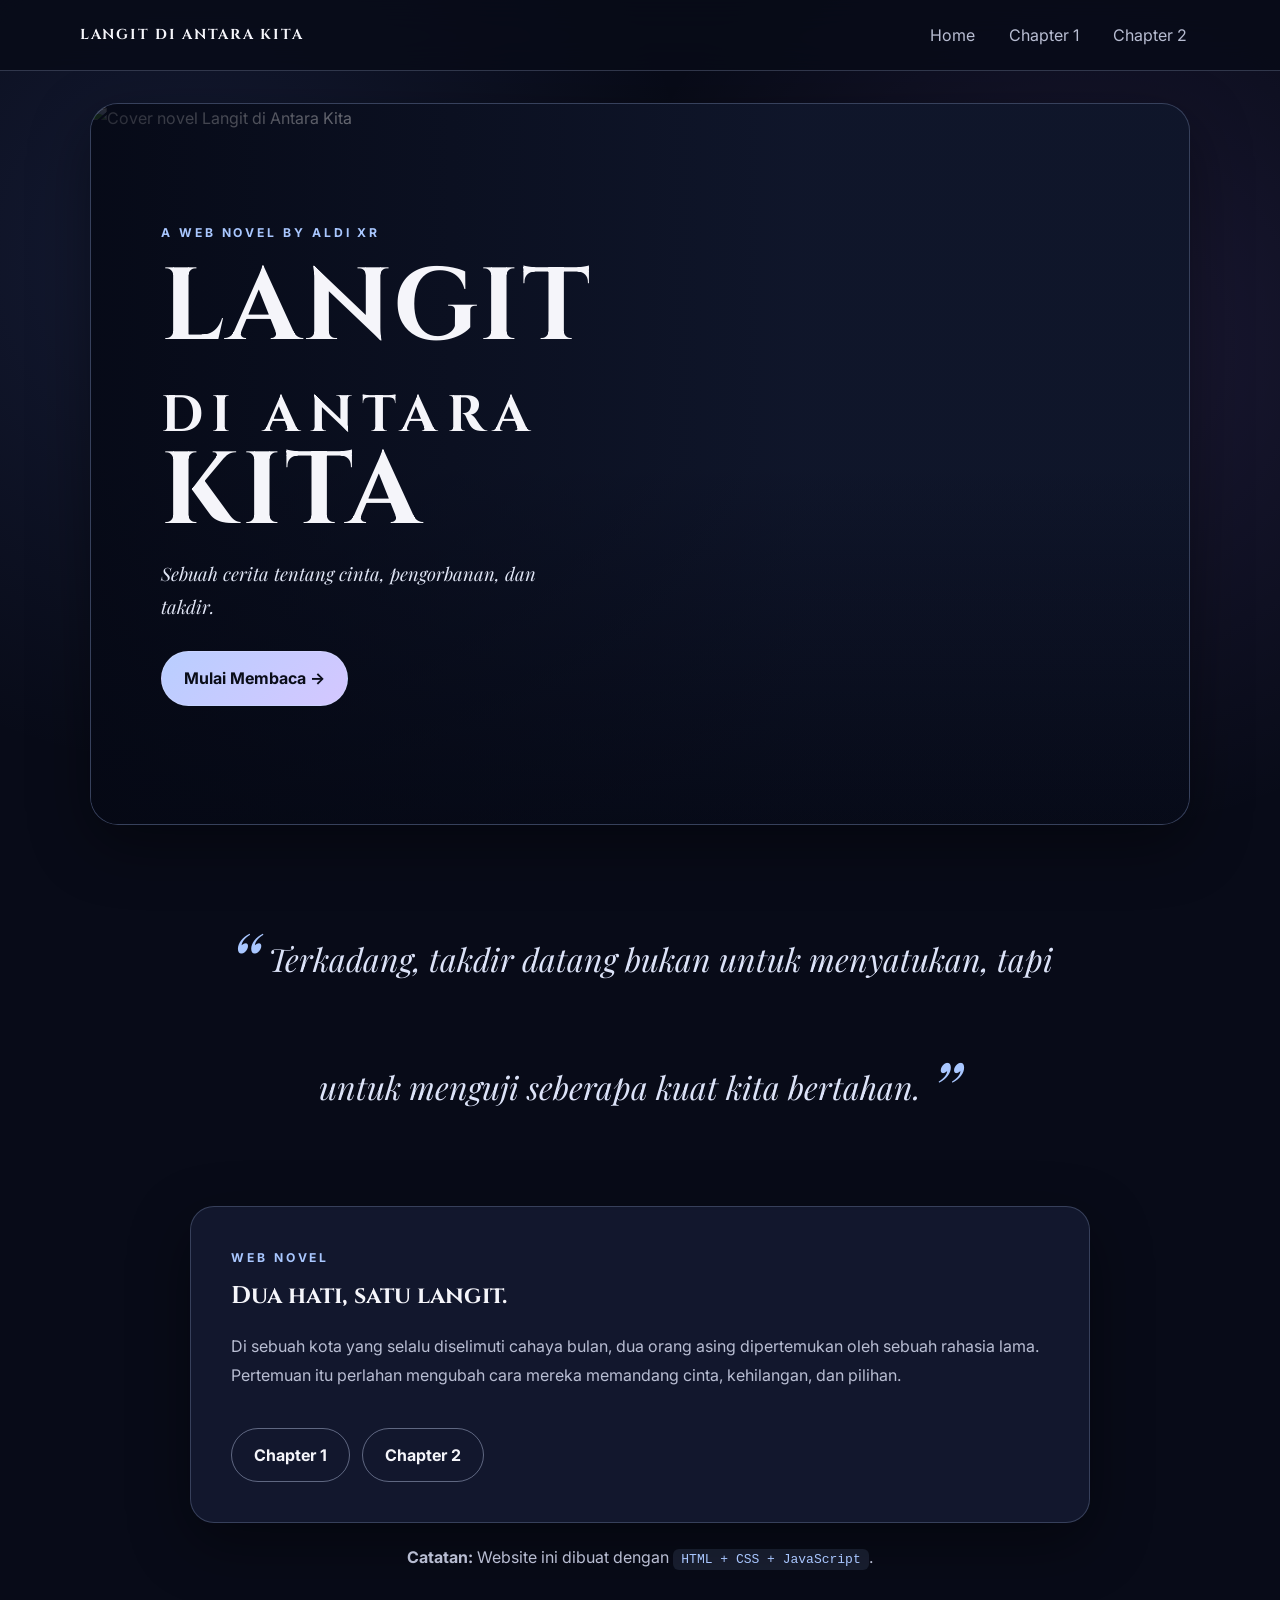
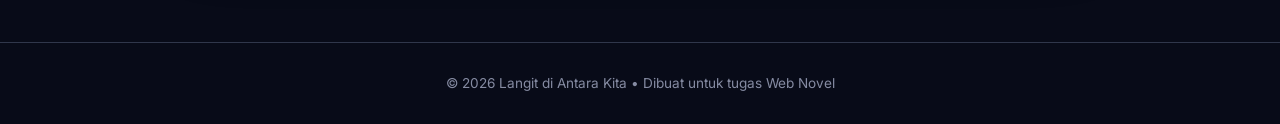
==== index.html @ 981a2810 "Add files via upload" ====
<!DOCTYPE html>
<html lang="id">
<head>
  <meta charset="UTF-8">
  <meta name="viewport" content="width=device-width, initial-scale=1.0">
  <meta name="description" content="Langit di Antara Kita - Web Novel">
  <title>Langit di Antara Kita | Web Novel</title>
  <link rel="stylesheet" href="style.css">
</head>
<body>
  <header class="site-header">
    <nav class="navbar">
      <a class="brand" href="index.html">LANGIT DI ANTARA KITA</a>
      <button class="menu-toggle" aria-label="Buka menu">☰</button>
      <div class="nav-links">
        <a href="index.html">Home</a>
        <a href="chapter1.html">Chapter 1</a>
        <a href="chapter2.html">Chapter 2</a>
      </div>
    </nav>
  </header>

  <main>
    <section class="hero">
      <img src="assets/cover.png" alt="Cover novel Langit di Antara Kita" class="cover-image">
      <div class="hero-overlay"></div>
      <div class="hero-content">
        <p class="eyebrow">A WEB NOVEL BY ALDI XR</p>
        <h1>LANGIT<br><span>DI ANTARA</span><br>KITA</h1>
        <p class="tagline">Sebuah cerita tentang cinta, pengorbanan, dan takdir.</p>
        <a href="chapter1.html" class="btn">Mulai Membaca →</a>
      </div>
    </section>

    <section class="intro container">
      <div class="quote">
        <span>“</span>
        Terkadang, takdir datang bukan untuk menyatukan, tapi untuk menguji seberapa kuat kita bertahan.
        <span>”</span>
      </div>

      <div class="story-card">
        <p class="label">WEB NOVEL</p>
        <h2>Dua hati, satu langit.</h2>
        <p>
          Di sebuah kota yang selalu diselimuti cahaya bulan, dua orang asing
          dipertemukan oleh sebuah rahasia lama. Pertemuan itu perlahan mengubah
          cara mereka memandang cinta, kehilangan, dan pilihan.
        </p>
        <div class="chapter-buttons">
          <a href="chapter1.html" class="btn secondary">Chapter 1</a>
          <a href="chapter2.html" class="btn secondary">Chapter 2</a>
        </div>
      </div>

      <div class="code-note">
        <p><b>Catatan:</b> Website ini dibuat dengan <code>HTML + CSS + JavaScript</code>.</p>
      </div>
    </section>
  </main>

  <footer>
    <p>© 2026 Langit di Antara Kita • Dibuat untuk tugas Web Novel</p>
  </footer>

  <script src="script.js"></script>
</body>
</html>
---- style.css ----
@import url('https://fonts.googleapis.com/css2?family=Cinzel:wght@500;600;700&family=Inter:wght@400;500;600;700&family=Playfair+Display:ital,wght@0,500;0,600;1,500;1,600&display=swap');

:root {
  --bg: #080b18;
  --bg-soft: #10152a;
  --card: rgba(20, 26, 48, 0.88);
  --text: #f5f5fa;
  --muted: #b8bdd2;
  --accent: #a9c7ff;
  --accent-2: #c9b8ff;
  --line: rgba(190, 207, 255, 0.22);
  --shadow: 0 20px 60px rgba(0, 0, 0, 0.4);
}

* {
  box-sizing: border-box;
  margin: 0;
  padding: 0;
}

html {
  scroll-behavior: smooth;
}

body {
  min-height: 100vh;
  background:
    radial-gradient(circle at 15% 15%, rgba(93, 118, 210, 0.15), transparent 28%),
    radial-gradient(circle at 85% 20%, rgba(167, 124, 255, 0.12), transparent 28%),
    var(--bg);
  color: var(--text);
  font-family: "Inter", sans-serif;
  line-height: 1.8;
}

a {
  color: inherit;
  text-decoration: none;
}

.site-header {
  position: sticky;
  top: 0;
  z-index: 100;
  background: rgba(8, 11, 24, 0.82);
  backdrop-filter: blur(16px);
  border-bottom: 1px solid var(--line);
}

.navbar {
  width: min(1120px, 92%);
  min-height: 70px;
  margin: auto;
  display: flex;
  align-items: center;
  justify-content: space-between;
  gap: 24px;
}

.brand {
  font-family: "Cinzel", serif;
  font-size: 0.9rem;
  letter-spacing: 0.12em;
  font-weight: 700;
}

.nav-links {
  display: flex;
  gap: 8px;
}

.nav-links a {
  padding: 8px 13px;
  border-radius: 999px;
  color: var(--muted);
  transition: 0.25s ease;
}

.nav-links a:hover,
.nav-links a.active {
  color: var(--text);
  background: rgba(169, 199, 255, 0.1);
}

.menu-toggle {
  display: none;
  border: 0;
  color: var(--text);
  background: transparent;
  font-size: 1.6rem;
  cursor: pointer;
}

.hero {
  position: relative;
  width: min(1100px, 94%);
  min-height: 720px;
  margin: 32px auto 0;
  overflow: hidden;
  border: 1px solid var(--line);
  border-radius: 28px;
  box-shadow: var(--shadow);
  background: #11182e;
}

.cover-image {
  position: absolute;
  inset: 0;
  width: 100%;
  height: 100%;
  object-fit: cover;
}

.hero-overlay {
  position: absolute;
  inset: 0;
  background:
    linear-gradient(90deg, rgba(5, 8, 20, 0.86), rgba(5, 8, 20, 0.15) 65%),
    linear-gradient(0deg, rgba(5, 8, 20, 0.8), transparent 50%);
}

.hero-content {
  position: relative;
  z-index: 2;
  min-height: 720px;
  max-width: 620px;
  padding: 100px 70px;
  display: flex;
  flex-direction: column;
  justify-content: center;
}

.eyebrow,
.label,
.chapter-number {
  color: var(--accent);
  font-size: 0.76rem;
  letter-spacing: 0.24em;
  font-weight: 700;
}

.hero h1 {
  margin: 18px 0;
  font-family: "Cinzel", serif;
  font-size: clamp(3.4rem, 8vw, 7rem);
  line-height: 0.9;
  letter-spacing: 0.03em;
}

.hero h1 span {
  font-size: 0.5em;
  letter-spacing: 0.18em;
}

.tagline {
  max-width: 430px;
  color: #e0e5f5;
  font-family: "Playfair Display", serif;
  font-style: italic;
  font-size: 1.15rem;
}

.btn {
  width: fit-content;
  margin-top: 28px;
  padding: 12px 22px;
  border: 1px solid rgba(210, 223, 255, 0.4);
  border-radius: 999px;
  background: linear-gradient(135deg, #b9ceff, #d4c7ff);
  color: #0a0d19;
  font-weight: 700;
  transition: transform 0.25s ease, box-shadow 0.25s ease;
}

.btn:hover {
  transform: translateY(-3px);
  box-shadow: 0 10px 30px rgba(169, 199, 255, 0.22);
}

.btn.secondary {
  background: transparent;
  color: var(--text);
}

.container {
  width: min(900px, 92%);
  margin: 70px auto;
}

.quote {
  text-align: center;
  color: #dce3f8;
  font-family: "Playfair Display", serif;
  font-size: clamp(1.3rem, 3vw, 2rem);
  font-style: italic;
  line-height: 1.6;
}

.quote span {
  color: var(--accent);
  font-size: 2.5em;
  vertical-align: -0.25em;
}

.story-card {
  margin-top: 55px;
  padding: 40px;
  border: 1px solid var(--line);
  border-radius: 24px;
  background: var(--card);
  box-shadow: var(--shadow);
}

.story-card h2 {
  margin: 6px 0 14px;
  font-family: "Cinzel", serif;
}

.story-card p:not(.label) {
  color: var(--muted);
}

.chapter-buttons,
.chapter-nav {
  display: flex;
  flex-wrap: wrap;
  gap: 12px;
}

.chapter-buttons {
  margin-top: 10px;
}

.code-note {
  margin-top: 20px;
  color: var(--muted);
  text-align: center;
}

code {
  padding: 3px 8px;
  border-radius: 6px;
  background: rgba(169, 199, 255, 0.1);
  color: var(--accent);
}

.reading-page {
  padding: 60px 16px 90px;
}

.novel {
  width: min(800px, 100%);
  margin: auto;
  padding: 34px 54px 55px;
  border: 1px solid var(--line);
  border-radius: 26px;
  background: rgba(15, 20, 39, 0.82);
  box-shadow: var(--shadow);
}

.chapter-cover {
  overflow: hidden;
  height: 360px;
  margin: -34px -54px 42px;
  border-radius: 26px 26px 0 0;
}

.chapter-cover img {
  width: 100%;
  height: 100%;
  object-fit: cover;
  object-position: center 35%;
}

.novel h1 {
  margin: 5px 0;
  font-family: "Cinzel", serif;
  font-size: clamp(2rem, 5vw, 3.2rem);
  line-height: 1.15;
}

.chapter-subtitle {
  color: var(--muted);
  font-family: "Playfair Display", serif;
  font-style: italic;
}

.divider {
  margin: 28px 0;
  color: var(--accent);
  text-align: center;
}

.novel p {
  margin: 0 0 22px;
  color: #dce0ee;
  font-size: 1.03rem;
}

.novel blockquote {
  margin: 30px 0;
  padding: 20px 24px;
  border-left: 3px solid var(--accent);
  background: rgba(169, 199, 255, 0.06);
  color: #edf1ff;
  font-family: "Playfair Display", serif;
  font-size: 1.15rem;
  font-style: italic;
}

.highlight {
  margin: 28px 0;
  padding: 18px 20px;
  border: 1px solid rgba(201, 184, 255, 0.2);
  border-radius: 14px;
  background: rgba(201, 184, 255, 0.06);
}

.highlight p {
  margin: 0;
}

.ending-line {
  color: var(--accent) !important;
  font-family: "Playfair Display", serif;
  font-style: italic;
}

.chapter-nav {
  justify-content: space-between;
  margin-top: 40px;
  padding-top: 20px;
  border-top: 1px solid var(--line);
}

footer {
  padding: 28px 16px;
  border-top: 1px solid var(--line);
  color: #858ba2;
  text-align: center;
  font-size: 0.85rem;
}

@media (max-width: 700px) {
  .navbar {
    min-height: 62px;
  }

  .brand {
    font-size: 0.72rem;
  }

  .menu-toggle {
    display: block;
  }

  .nav-links {
    position: absolute;
    top: 62px;
    left: 0;
    right: 0;
    display: none;
    padding: 12px 4%;
    flex-direction: column;
    background: rgba(8, 11, 24, 0.97);
    border-bottom: 1px solid var(--line);
  }

  .nav-links.show {
    display: flex;
  }

  .nav-links a {
    text-align: center;
  }

  .hero {
    min-height: 720px;
    margin-top: 16px;
    border-radius: 18px;
  }

  .hero-content {
    min-height: 720px;
    padding: 45px 25px;
    justify-content: flex-end;
  }

  .hero-overlay {
    background:
      linear-gradient(0deg, rgba(5, 8, 20, 0.94), rgba(5, 8, 20, 0.05) 70%),
      linear-gradient(90deg, rgba(5, 8, 20, 0.35), transparent);
  }

  .hero h1 {
    font-size: clamp(3rem, 16vw, 5rem);
  }

  .story-card {
    padding: 25px;
  }

  .novel {
    padding: 26px 22px 40px;
    border-radius: 18px;
  }

  .chapter-cover {
    height: 260px;
    margin: -26px -22px 32px;
    border-radius: 18px 18px 0 0;
  }

  .novel p {
    font-size: 1rem;
  }

  .chapter-nav {
    flex-direction: column;
  }

  .chapter-nav .btn {
    width: 100%;
    text-align: center;
  }
}
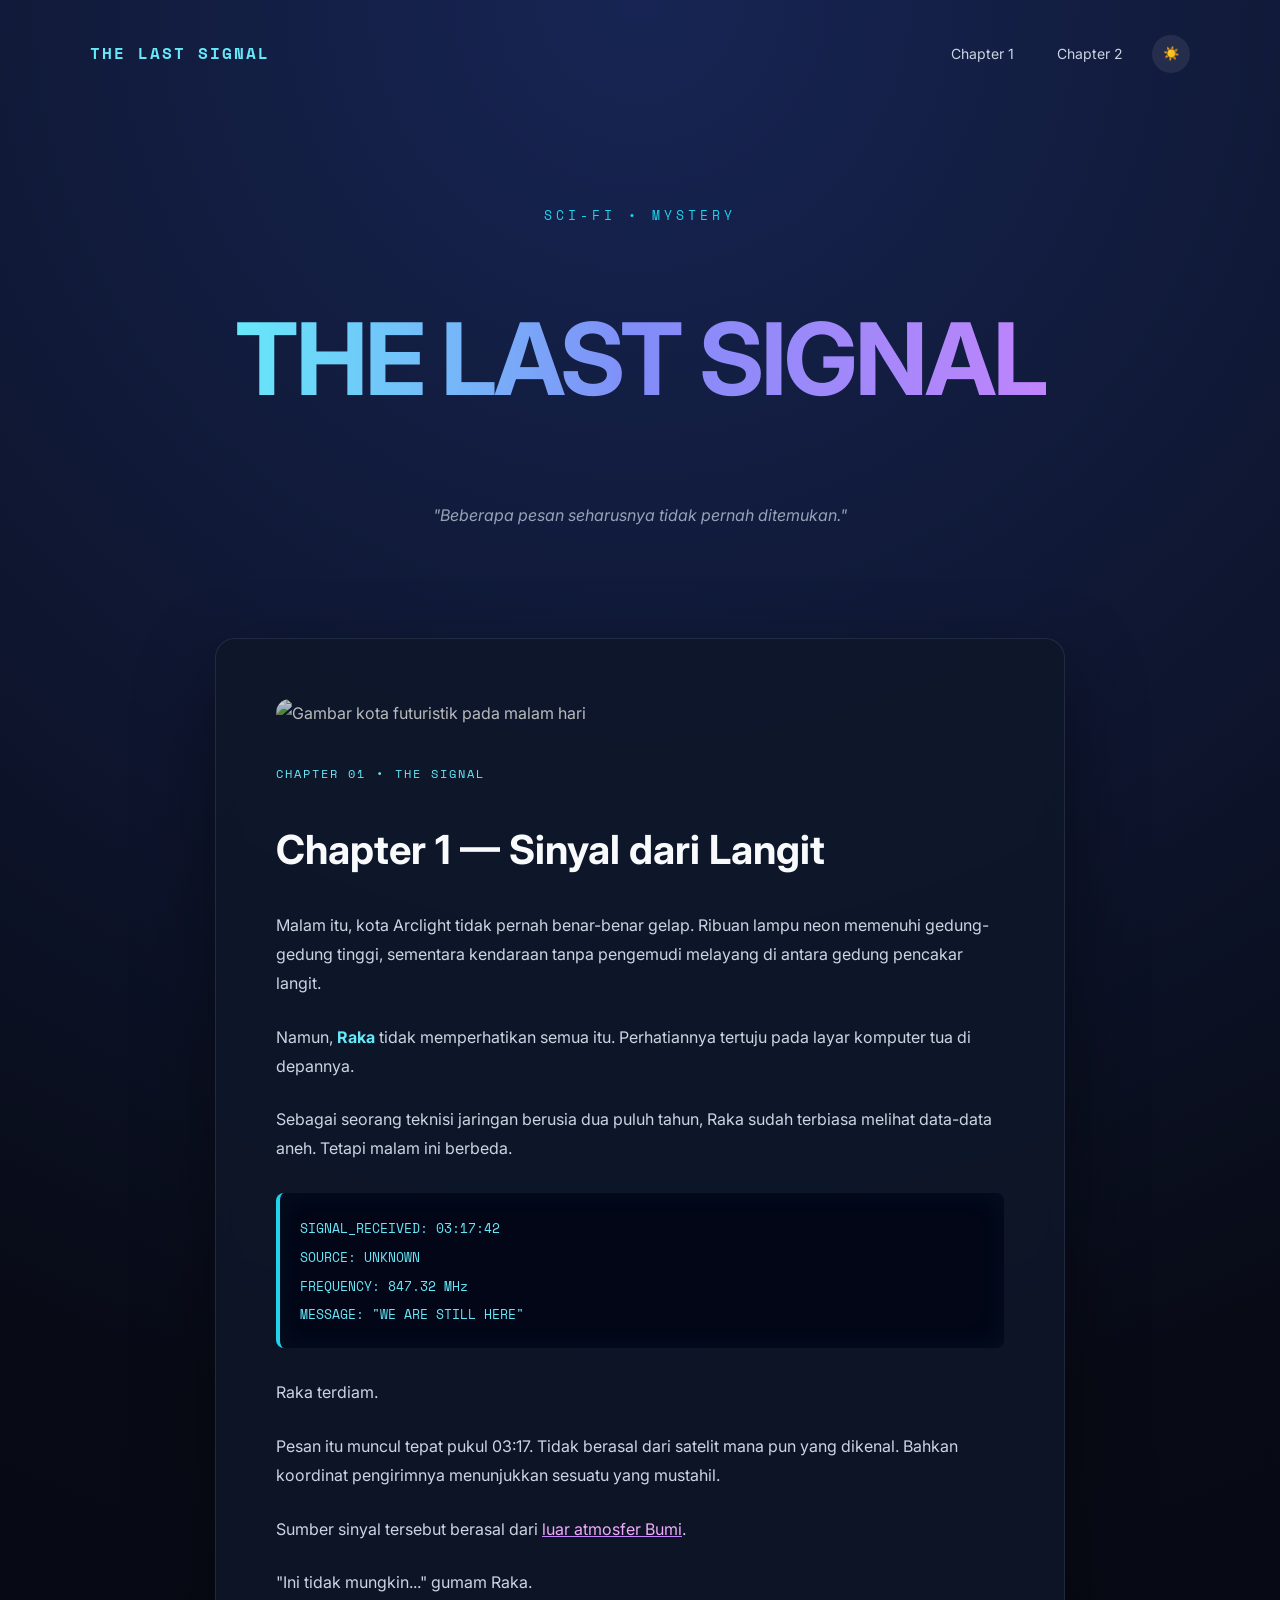
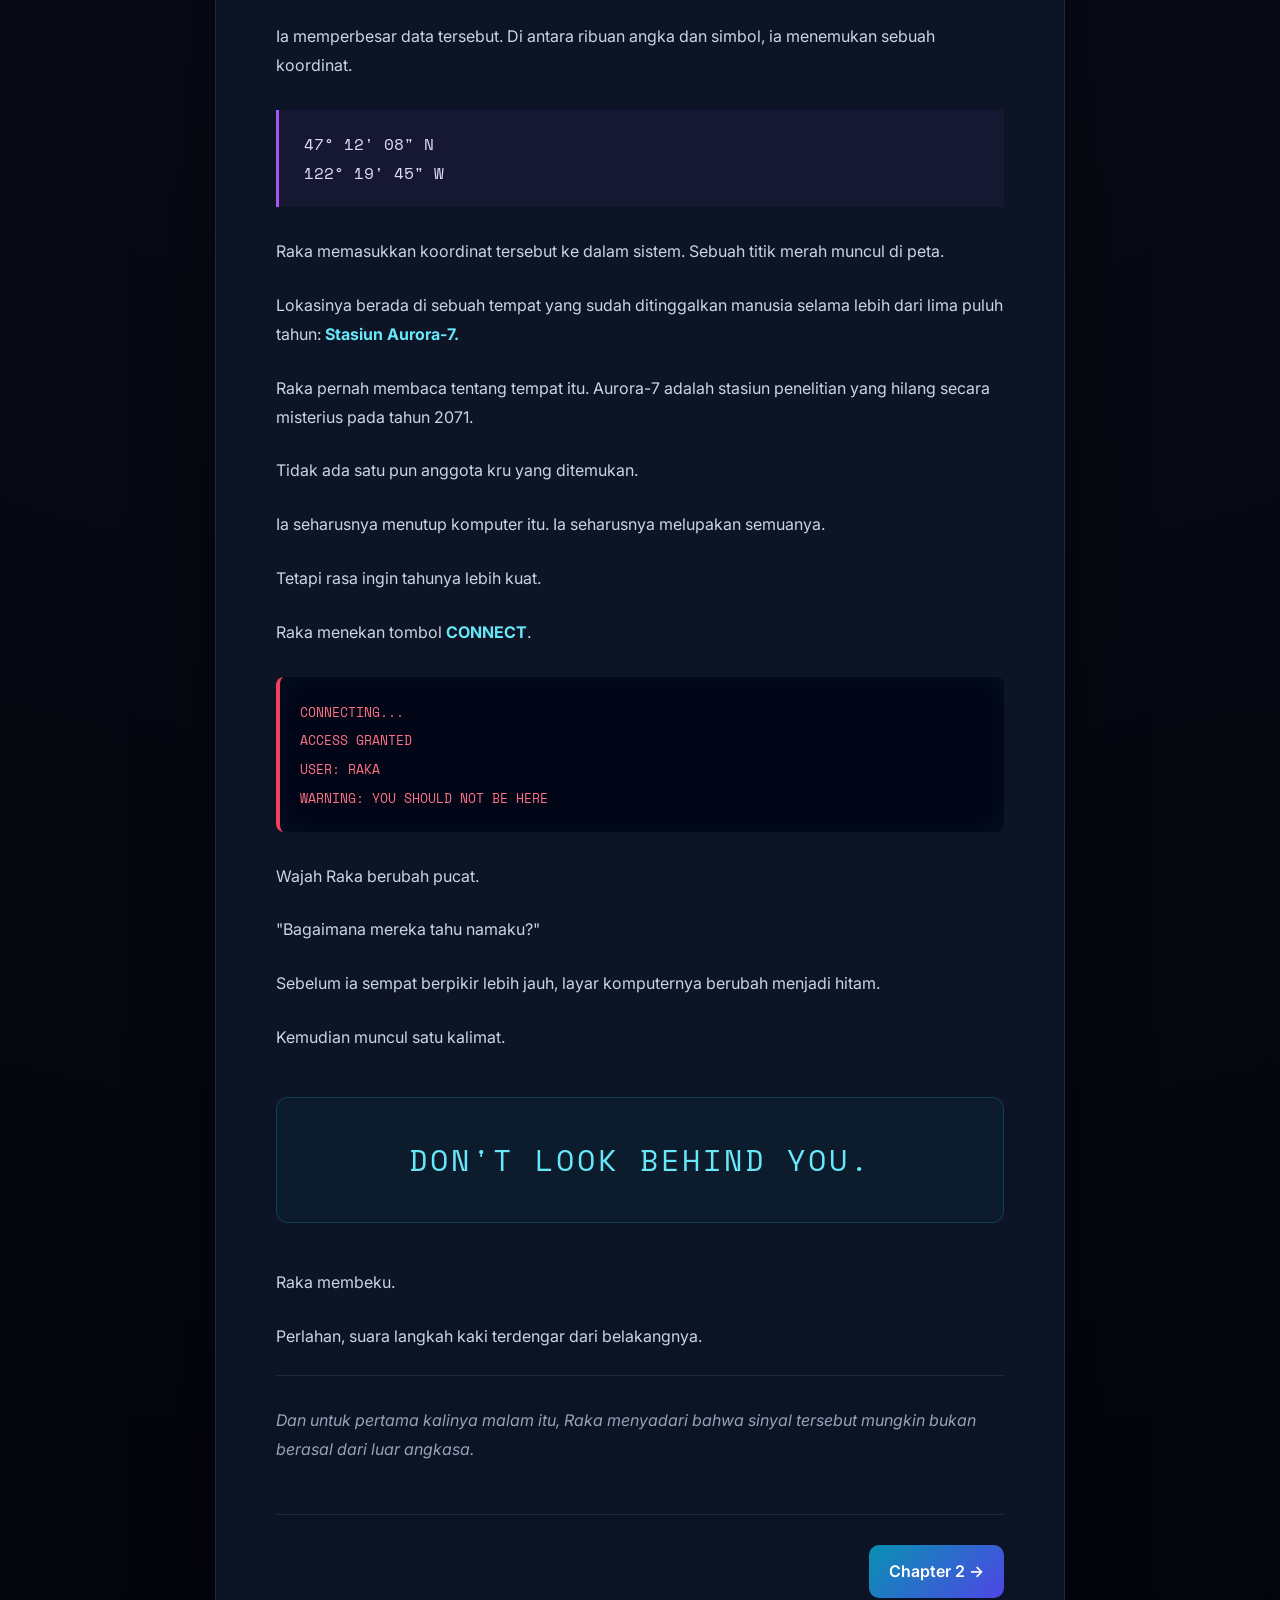
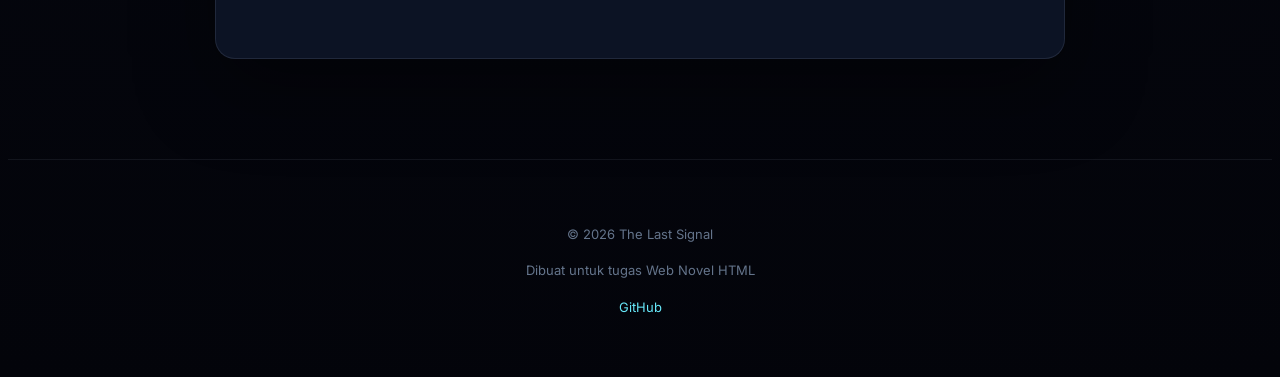
==== commit 3022ed48: "Add files via upload" ====
--- a/index.html
+++ b/index.html
@@ -1,68 +1,216 @@
-<!DOCTYPE html>
-<html lang="id">
-<head>
-  <meta charset="UTF-8">
-  <meta name="viewport" content="width=device-width, initial-scale=1.0">
-  <meta name="description" content="Langit di Antara Kita - Web Novel">
-  <title>Langit di Antara Kita | Web Novel</title>
-  <link rel="stylesheet" href="style.css">
-</head>
-<body>
-  <header class="site-header">
-    <nav class="navbar">
-      <a class="brand" href="index.html">LANGIT DI ANTARA KITA</a>
-      <button class="menu-toggle" aria-label="Buka menu">☰</button>
-      <div class="nav-links">
-        <a href="index.html">Home</a>
-        <a href="chapter1.html">Chapter 1</a>
-        <a href="chapter2.html">Chapter 2</a>
-      </div>
-    </nav>
-  </header>
-
-  <main>
-    <section class="hero">
-      <img src="assets/cover.png" alt="Cover novel Langit di Antara Kita" class="cover-image">
-      <div class="hero-overlay"></div>
-      <div class="hero-content">
-        <p class="eyebrow">A WEB NOVEL BY ALDI XR</p>
-        <h1>LANGIT<br><span>DI ANTARA</span><br>KITA</h1>
-        <p class="tagline">Sebuah cerita tentang cinta, pengorbanan, dan takdir.</p>
-        <a href="chapter1.html" class="btn">Mulai Membaca →</a>
-      </div>
-    </section>
-
-    <section class="intro container">
-      <div class="quote">
-        <span>“</span>
-        Terkadang, takdir datang bukan untuk menyatukan, tapi untuk menguji seberapa kuat kita bertahan.
-        <span>”</span>
-      </div>
-
-      <div class="story-card">
-        <p class="label">WEB NOVEL</p>
-        <h2>Dua hati, satu langit.</h2>
-        <p>
-          Di sebuah kota yang selalu diselimuti cahaya bulan, dua orang asing
-          dipertemukan oleh sebuah rahasia lama. Pertemuan itu perlahan mengubah
-          cara mereka memandang cinta, kehilangan, dan pilihan.
-        </p>
-        <div class="chapter-buttons">
-          <a href="chapter1.html" class="btn secondary">Chapter 1</a>
-          <a href="chapter2.html" class="btn secondary">Chapter 2</a>
-        </div>
-      </div>
-
-      <div class="code-note">
-        <p><b>Catatan:</b> Website ini dibuat dengan <code>HTML + CSS + JavaScript</code>.</p>
-      </div>
-    </section>
-  </main>
-
-  <footer>
-    <p>© 2026 Langit di Antara Kita • Dibuat untuk tugas Web Novel</p>
-  </footer>
-
-  <script src="script.js"></script>
-</body>
-</html>
+<!DOCTYPE html> <html lang="id"> <head> <meta charset="UTF-8"> <meta name="viewport" content="width=device-width, initial-scale=1.0">
+<title>THE LAST SIGNAL — Chapter 1</title>
+
+<link rel="stylesheet" href="style.css">
+
+</head> <body>
+<!-- Progress membaca -->
+<div id="reading-progress"></div>
+
+<header class="hero">
+    <nav class="navbar">
+        <div class="logo">THE LAST SIGNAL</div>
+
+        <div class="nav-links">
+            <a href="index.html">Chapter 1</a>
+            <a href="chapter2.html">Chapter 2</a>
+            <button id="themeButton">☀️</button>
+        </div>
+    </nav>
+
+    <div class="hero-content">
+        <p class="category">SCI-FI • MYSTERY</p>
+
+        <h1>THE LAST SIGNAL</h1>
+
+        <p class="tagline">
+            "Beberapa pesan seharusnya tidak pernah ditemukan."
+        </p>
+    </div>
+</header>
+
+
+<main class="container">
+
+    <article class="novel-card">
+
+        <img
+            src="images/cover.jpg"
+            alt="Gambar kota futuristik pada malam hari"
+            class="cover-image"
+        >
+
+        <div class="chapter-info">
+            <span>CHAPTER 01</span>
+            <span>•</span>
+            <span>THE SIGNAL</span>
+        </div>
+
+        <h3>Chapter 1 — Sinyal dari Langit</h3>
+
+        <p>
+            Malam itu, kota Arclight tidak pernah benar-benar gelap.
+            Ribuan lampu neon memenuhi gedung-gedung tinggi,
+            sementara kendaraan tanpa pengemudi melayang di antara
+            gedung pencakar langit.
+        </p>
+
+        <p>
+            Namun, <b>Raka</b> tidak memperhatikan semua itu.
+            Perhatiannya tertuju pada layar komputer tua di depannya.
+        </p>
+
+        <p>
+            Sebagai seorang teknisi jaringan berusia dua puluh tahun,
+            Raka sudah terbiasa melihat data-data aneh.
+            Tetapi malam ini berbeda.
+        </p>
+
+        <div class="code-box">
+            <code>
+                SIGNAL_RECEIVED: 03:17:42<br>
+                SOURCE: UNKNOWN<br>
+                FREQUENCY: 847.32 MHz<br>
+                MESSAGE: "WE ARE STILL HERE"
+            </code>
+        </div>
+
+        <p>
+            Raka terdiam.
+        </p>
+
+        <p>
+            Pesan itu muncul tepat pukul 03:17.
+            Tidak berasal dari satelit mana pun yang dikenal.
+            Bahkan koordinat pengirimnya menunjukkan sesuatu
+            yang mustahil.
+        </p>
+
+        <p>
+            Sumber sinyal tersebut berasal dari
+            <u>luar atmosfer Bumi</u>.
+        </p>
+
+        <p>
+            "Ini tidak mungkin..."
+            gumam Raka.
+        </p>
+
+        <p>
+            Ia memperbesar data tersebut.
+            Di antara ribuan angka dan simbol,
+            ia menemukan sebuah koordinat.
+        </p>
+
+        <div class="quote">
+            47° 12' 08" N<br>
+            122° 19' 45" W
+        </div>
+
+        <p>
+            Raka memasukkan koordinat tersebut ke dalam sistem.
+            Sebuah titik merah muncul di peta.
+        </p>
+
+        <p>
+            Lokasinya berada di sebuah tempat yang sudah
+            ditinggalkan manusia selama lebih dari lima puluh tahun:
+            <b>Stasiun Aurora-7.</b>
+        </p>
+
+        <p>
+            Raka pernah membaca tentang tempat itu.
+            Aurora-7 adalah stasiun penelitian yang hilang
+            secara misterius pada tahun 2071.
+        </p>
+
+        <p>
+            Tidak ada satu pun anggota kru yang ditemukan.
+        </p>
+
+        <p>
+            Ia seharusnya menutup komputer itu.
+            Ia seharusnya melupakan semuanya.
+        </p>
+
+        <p>
+            Tetapi rasa ingin tahunya lebih kuat.
+        </p>
+
+        <p>
+            Raka menekan tombol <b>CONNECT</b>.
+        </p>
+
+        <div class="code-box warning">
+            <code>
+                CONNECTING...<br>
+                ACCESS GRANTED<br>
+                USER: RAKA<br>
+                WARNING: YOU SHOULD NOT BE HERE
+            </code>
+        </div>
+
+        <p>
+            Wajah Raka berubah pucat.
+        </p>
+
+        <p>
+            "Bagaimana mereka tahu namaku?"
+        </p>
+
+        <p>
+            Sebelum ia sempat berpikir lebih jauh,
+            layar komputernya berubah menjadi hitam.
+        </p>
+
+        <p>
+            Kemudian muncul satu kalimat.
+        </p>
+
+        <div class="big-message">
+            <span>DON'T LOOK BEHIND YOU.</span>
+        </div>
+
+        <p>
+            Raka membeku.
+        </p>
+
+        <p>
+            Perlahan, suara langkah kaki terdengar
+            dari belakangnya.
+        </p>
+
+        <p class="ending">
+            <i>Dan untuk pertama kalinya malam itu,
+            Raka menyadari bahwa sinyal tersebut
+            mungkin bukan berasal dari luar angkasa.</i>
+        </p>
+
+        <div class="chapter-navigation">
+            <span></span>
+
+            <a href="chapter2.html" class="next-button">
+                Chapter 2 →
+            </a>
+        </div>
+
+    </article>
+
+</main>
+
+
+<footer>
+    <p>© 2026 The Last Signal</p>
+
+    <p>
+        Dibuat untuk tugas Web Novel HTML
+    </p>
+
+    <a href="https://github.com/" target="_blank">
+        GitHub
+    </a>
+</footer>
+
+<script src="script.js"></script>
+
+</body> </html>
--- a/style.css
+++ b/style.css
@@ -1,426 +1,555 @@
-@import url('https://fonts.googleapis.com/css2?family=Cinzel:wght@500;600;700&family=Inter:wght@400;500;600;700&family=Playfair+Display:ital,wght@0,500;0,600;1,500;1,600&display=swap');
-
-:root {
-  --bg: #080b18;
-  --bg-soft: #10152a;
-  --card: rgba(20, 26, 48, 0.88);
-  --text: #f5f5fa;
-  --muted: #b8bdd2;
-  --accent: #a9c7ff;
-  --accent-2: #c9b8ff;
-  --line: rgba(190, 207, 255, 0.22);
-  --shadow: 0 20px 60px rgba(0, 0, 0, 0.4);
-}
-
-* {
-  box-sizing: border-box;
-  margin: 0;
-  padding: 0;
-}
-
-html {
-  scroll-behavior: smooth;
-}
-
-body {
-  min-height: 100vh;
-  background:
-    radial-gradient(circle at 15% 15%, rgba(93, 118, 210, 0.15), transparent 28%),
-    radial-gradient(circle at 85% 20%, rgba(167, 124, 255, 0.12), transparent 28%),
-    var(--bg);
-  color: var(--text);
-  font-family: "Inter", sans-serif;
-  line-height: 1.8;
-}
-
-a {
-  color: inherit;
-  text-decoration: none;
-}
-
-.site-header {
-  position: sticky;
-  top: 0;
-  z-index: 100;
-  background: rgba(8, 11, 24, 0.82);
-  backdrop-filter: blur(16px);
-  border-bottom: 1px solid var(--line);
-}
-
-.navbar {
-  width: min(1120px, 92%);
-  min-height: 70px;
-  margin: auto;
-  display: flex;
-  align-items: center;
-  justify-content: space-between;
-  gap: 24px;
-}
-
-.brand {
-  font-family: "Cinzel", serif;
-  font-size: 0.9rem;
-  letter-spacing: 0.12em;
-  font-weight: 700;
-}
-
-.nav-links {
-  display: flex;
-  gap: 8px;
-}
-
-.nav-links a {
-  padding: 8px 13px;
-  border-radius: 999px;
-  color: var(--muted);
-  transition: 0.25s ease;
-}
-
-.nav-links a:hover,
-.nav-links a.active {
-  color: var(--text);
-  background: rgba(169, 199, 255, 0.1);
-}
-
-.menu-toggle {
-  display: none;
-  border: 0;
-  color: var(--text);
-  background: transparent;
-  font-size: 1.6rem;
-  cursor: pointer;
-}
-
-.hero {
-  position: relative;
-  width: min(1100px, 94%);
-  min-height: 720px;
-  margin: 32px auto 0;
-  overflow: hidden;
-  border: 1px solid var(--line);
-  border-radius: 28px;
-  box-shadow: var(--shadow);
-  background: #11182e;
-}
-
-.cover-image {
-  position: absolute;
-  inset: 0;
-  width: 100%;
-  height: 100%;
-  object-fit: cover;
-}
-
-.hero-overlay {
-  position: absolute;
-  inset: 0;
-  background:
-    linear-gradient(90deg, rgba(5, 8, 20, 0.86), rgba(5, 8, 20, 0.15) 65%),
-    linear-gradient(0deg, rgba(5, 8, 20, 0.8), transparent 50%);
-}
-
-.hero-content {
-  position: relative;
-  z-index: 2;
-  min-height: 720px;
-  max-width: 620px;
-  padding: 100px 70px;
-  display: flex;
-  flex-direction: column;
-  justify-content: center;
-}
-
-.eyebrow,
-.label,
-.chapter-number {
-  color: var(--accent);
-  font-size: 0.76rem;
-  letter-spacing: 0.24em;
-  font-weight: 700;
-}
-
-.hero h1 {
-  margin: 18px 0;
-  font-family: "Cinzel", serif;
-  font-size: clamp(3.4rem, 8vw, 7rem);
-  line-height: 0.9;
-  letter-spacing: 0.03em;
-}
-
-.hero h1 span {
-  font-size: 0.5em;
-  letter-spacing: 0.18em;
-}
-
-.tagline {
-  max-width: 430px;
-  color: #e0e5f5;
-  font-family: "Playfair Display", serif;
-  font-style: italic;
-  font-size: 1.15rem;
-}
-
-.btn {
-  width: fit-content;
-  margin-top: 28px;
-  padding: 12px 22px;
-  border: 1px solid rgba(210, 223, 255, 0.4);
-  border-radius: 999px;
-  background: linear-gradient(135deg, #b9ceff, #d4c7ff);
-  color: #0a0d19;
-  font-weight: 700;
-  transition: transform 0.25s ease, box-shadow 0.25s ease;
-}
-
-.btn:hover {
-  transform: translateY(-3px);
-  box-shadow: 0 10px 30px rgba(169, 199, 255, 0.22);
-}
-
-.btn.secondary {
-  background: transparent;
-  color: var(--text);
-}
-
-.container {
-  width: min(900px, 92%);
-  margin: 70px auto;
-}
-
-.quote {
-  text-align: center;
-  color: #dce3f8;
-  font-family: "Playfair Display", serif;
-  font-size: clamp(1.3rem, 3vw, 2rem);
-  font-style: italic;
-  line-height: 1.6;
-}
-
-.quote span {
-  color: var(--accent);
-  font-size: 2.5em;
-  vertical-align: -0.25em;
-}
-
-.story-card {
-  margin-top: 55px;
-  padding: 40px;
-  border: 1px solid var(--line);
-  border-radius: 24px;
-  background: var(--card);
-  box-shadow: var(--shadow);
-}
-
-.story-card h2 {
-  margin: 6px 0 14px;
-  font-family: "Cinzel", serif;
-}
-
-.story-card p:not(.label) {
-  color: var(--muted);
-}
-
-.chapter-buttons,
-.chapter-nav {
-  display: flex;
-  flex-wrap: wrap;
-  gap: 12px;
-}
-
-.chapter-buttons {
-  margin-top: 10px;
-}
-
-.code-note {
-  margin-top: 20px;
-  color: var(--muted);
-  text-align: center;
-}
-
-code {
-  padding: 3px 8px;
-  border-radius: 6px;
-  background: rgba(169, 199, 255, 0.1);
-  color: var(--accent);
-}
-
-.reading-page {
-  padding: 60px 16px 90px;
-}
-
-.novel {
-  width: min(800px, 100%);
-  margin: auto;
-  padding: 34px 54px 55px;
-  border: 1px solid var(--line);
-  border-radius: 26px;
-  background: rgba(15, 20, 39, 0.82);
-  box-shadow: var(--shadow);
-}
-
-.chapter-cover {
-  overflow: hidden;
-  height: 360px;
-  margin: -34px -54px 42px;
-  border-radius: 26px 26px 0 0;
-}
-
-.chapter-cover img {
-  width: 100%;
-  height: 100%;
-  object-fit: cover;
-  object-position: center 35%;
-}
-
-.novel h1 {
-  margin: 5px 0;
-  font-family: "Cinzel", serif;
-  font-size: clamp(2rem, 5vw, 3.2rem);
-  line-height: 1.15;
-}
-
-.chapter-subtitle {
-  color: var(--muted);
-  font-family: "Playfair Display", serif;
-  font-style: italic;
-}
-
-.divider {
-  margin: 28px 0;
-  color: var(--accent);
-  text-align: center;
-}
-
-.novel p {
-  margin: 0 0 22px;
-  color: #dce0ee;
-  font-size: 1.03rem;
-}
-
-.novel blockquote {
-  margin: 30px 0;
-  padding: 20px 24px;
-  border-left: 3px solid var(--accent);
-  background: rgba(169, 199, 255, 0.06);
-  color: #edf1ff;
-  font-family: "Playfair Display", serif;
-  font-size: 1.15rem;
-  font-style: italic;
-}
-
-.highlight {
-  margin: 28px 0;
-  padding: 18px 20px;
-  border: 1px solid rgba(201, 184, 255, 0.2);
-  border-radius: 14px;
-  background: rgba(201, 184, 255, 0.06);
-}
-
-.highlight p {
-  margin: 0;
-}
-
-.ending-line {
-  color: var(--accent) !important;
-  font-family: "Playfair Display", serif;
-  font-style: italic;
-}
-
-.chapter-nav {
-  justify-content: space-between;
-  margin-top: 40px;
-  padding-top: 20px;
-  border-top: 1px solid var(--line);
-}
-
-footer {
-  padding: 28px 16px;
-  border-top: 1px solid var(--line);
-  color: #858ba2;
-  text-align: center;
-  font-size: 0.85rem;
-}
-
-@media (max-width: 700px) {
-  .navbar {
-    min-height: 62px;
-  }
-
-  .brand {
-    font-size: 0.72rem;
-  }
-
-  .menu-toggle {
-    display: block;
-  }
-
-  .nav-links {
-    position: absolute;
-    top: 62px;
-    left: 0;
-    right: 0;
-    display: none;
-    padding: 12px 4%;
-    flex-direction: column;
-    background: rgba(8, 11, 24, 0.97);
-    border-bottom: 1px solid var(--line);
-  }
-
-  .nav-links.show {
-    display: flex;
-  }
-
-  .nav-links a {
-    text-align: center;
-  }
-
-  .hero {
-    min-height: 720px;
-    margin-top: 16px;
-    border-radius: 18px;
-  }
-
-  .hero-content {
-    min-height: 720px;
-    padding: 45px 25px;
-    justify-content: flex-end;
-  }
-
-  .hero-overlay {
-    background:
-      linear-gradient(0deg, rgba(5, 8, 20, 0.94), rgba(5, 8, 20, 0.05) 70%),
-      linear-gradient(90deg, rgba(5, 8, 20, 0.35), transparent);
-  }
-
-  .hero h1 {
-    font-size: clamp(3rem, 16vw, 5rem);
-  }
-
-  .story-card {
-    padding: 25px;
-  }
-
-  .novel {
-    padding: 26px 22px 40px;
-    border-radius: 18px;
-  }
-
-  .chapter-cover {
-    height: 260px;
-    margin: -26px -22px 32px;
-    border-radius: 18px 18px 0 0;
-  }
-
-  .novel p {
-    font-size: 1rem;
-  }
-
-  .chapter-nav {
-    flex-direction: column;
-  }
-
-  .chapter-nav .btn {
-    width: 100%;
-    text-align: center;
-  }
-}
+@import url('https://fonts.googleapis.com/css2?family=Inter:wght@400;500;600;700&family=Space+Mono:wght@400;700&display=swap');
+
+{
+margin: 0;
+padding: 0;
+box-sizing: border-box;
+}
+
+html {
+scroll-behavior: smooth;
+}
+
+body {
+font-family: 'Inter', sans-serif;
+background:
+radial-gradient(circle at top, #172554 0%, #080b16 40%, #03040a 100%);
+color: #e5e7eb;
+min-height: 100vh;
+line-height: 1.8;
+transition: background 0.4s ease, color 0.4s ease;
+}
+
+/* Reading progress */
+
+#reading-progress {
+position: fixed;
+top: 0;
+left: 0;
+width: 0%;
+height: 4px;
+background: linear-gradient(
+90deg,
+#22d3ee,
+#6366f1,
+#a855f7
+);
+z-index: 9999;
+}
+
+/* Navbar */
+
+.navbar {
+width: 90%;
+max-width: 1100px;
+margin: auto;
+
+display: flex;
+justify-content: space-between;
+align-items: center;
+
+padding: 25px 0;
+
+
+}
+
+.logo {
+font-family: 'Space Mono', monospace;
+font-weight: bold;
+color: #67e8f9;
+letter-spacing: 2px;
+}
+
+.nav-links {
+display: flex;
+align-items: center;
+gap: 15px;
+}
+
+.nav-links a {
+color: #cbd5e1;
+text-decoration: none;
+font-size: 14px;
+
+padding: 8px 14px;
+border-radius: 8px;
+
+transition: 0.3s;
+
+
+}
+
+.nav-links a:hover {
+color: #67e8f9;
+background: rgba(103, 232, 249, 0.08);
+}
+
+#themeButton {
+border: none;
+background: rgba(255,255,255,0.08);
+color: white;
+
+width: 38px;
+height: 38px;
+
+border-radius: 50%;
+cursor: pointer;
+
+transition: 0.3s;
+
+
+}
+
+#themeButton:hover {
+transform: rotate(20deg) scale(1.1);
+}
+
+/* Hero */
+
+.hero {
+min-height: 70vh;
+
+display: flex;
+flex-direction: column;
+
+
+}
+
+.hero-content {
+flex: 1;
+
+width: 90%;
+max-width: 900px;
+
+margin: auto;
+
+display: flex;
+flex-direction: column;
+justify-content: center;
+align-items: center;
+
+text-align: center;
+
+
+}
+
+.category {
+font-family: 'Space Mono', monospace;
+color: #22d3ee;
+font-size: 13px;
+letter-spacing: 4px;
+margin-bottom: 15px;
+}
+
+.hero h1 {
+font-size: clamp(45px, 9vw, 100px);
+line-height: 1;
+
+background: linear-gradient(
+    90deg,
+    #67e8f9,
+    #818cf8,
+    #c084fc
+);
+
+-webkit-background-clip: text;
+background-clip: text;
+color: transparent;
+
+letter-spacing: -3px;
+
+
+}
+
+.tagline {
+margin-top: 25px;
+color: #94a3b8;
+font-style: italic;
+}
+
+/* Main container */
+
+.container {
+width: 90%;
+max-width: 850px;
+margin: 0 auto 100px;
+}
+
+.novel-card {
+background: rgba(15, 23, 42, 0.85);
+
+border: 1px solid rgba(148, 163, 184, 0.15);
+
+border-radius: 20px;
+
+padding: clamp(25px, 5vw, 60px);
+
+box-shadow:
+    0 30px 80px rgba(0,0,0,0.4);
+
+backdrop-filter: blur(10px);
+
+animation: appear 0.8s ease;
+
+
+}
+
+@keyframes appear {
+from {
+opacity: 0;
+transform: translateY(30px);
+}
+
+to {
+    opacity: 1;
+    transform: translateY(0);
+}
+
+
+}
+
+/* Image */
+
+.cover-image {
+display: block;
+
+width: 100%;
+max-height: 400px;
+
+object-fit: cover;
+
+border-radius: 14px;
+
+margin-bottom: 35px;
+
+filter: brightness(0.8);
+
+transition: 0.4s;
+
+
+}
+
+.cover-image:hover {
+filter: brightness(1);
+transform: scale(1.01);
+}
+
+/* Chapter */
+
+.chapter-info {
+display: flex;
+gap: 10px;
+
+color: #67e8f9;
+
+font-family: 'Space Mono', monospace;
+font-size: 12px;
+
+letter-spacing: 2px;
+
+margin-bottom: 15px;
+
+
+}
+
+.novel-card h3 {
+font-size: clamp(25px, 5vw, 40px);
+
+line-height: 1.3;
+
+color: #f8fafc;
+
+margin-bottom: 35px;
+
+
+}
+
+.novel-card p {
+margin-bottom: 25px;
+color: #cbd5e1;
+}
+
+.novel-card b {
+color: #67e8f9;
+}
+
+.novel-card u {
+color: #f0abfc;
+text-decoration-color: #c084fc;
+}
+
+/* Code */
+
+.code-box {
+background: #020617;
+
+border-left: 4px solid #22d3ee;
+
+padding: 20px;
+
+margin: 30px 0;
+
+border-radius: 8px;
+
+overflow-x: auto;
+
+box-shadow:
+    inset 0 0 30px rgba(34,211,238,0.05);
+
+
+}
+
+.code-box code {
+font-family: 'Space Mono', monospace;
+
+color: #67e8f9;
+
+font-size: 13px;
+
+line-height: 1.8;
+
+
+}
+
+.warning {
+border-left-color: #f43f5e;
+}
+
+.warning code {
+color: #fb7185;
+}
+
+/* Quote */
+
+.quote {
+border-left: 3px solid #a855f7;
+
+padding: 20px 25px;
+
+margin: 30px 0;
+
+background: rgba(168, 85, 247, 0.06);
+
+color: #ddd6fe;
+
+font-family: 'Space Mono', monospace;
+
+
+}
+
+/* Big message */
+
+.big-message {
+text-align: center;
+
+margin: 45px 0;
+
+padding: 35px 15px;
+
+border: 1px solid rgba(34,211,238,0.2);
+
+background: rgba(34,211,238,0.04);
+
+border-radius: 12px;
+
+overflow: hidden;
+
+
+}
+
+.big-message span {
+font-family: 'Space Mono', monospace;
+
+color: #67e8f9;
+
+font-size: clamp(18px, 4vw, 30px);
+
+letter-spacing: 3px;
+
+animation: glow 2s infinite alternate;
+
+
+}
+
+@keyframes glow {
+from {
+text-shadow: 0 0 5px #22d3ee;
+}
+
+to {
+    text-shadow:
+        0 0 10px #22d3ee,
+        0 0 30px #22d3ee;
+}
+
+
+}
+
+.ending {
+color: #94a3b8 !important;
+border-top: 1px solid #1e293b;
+padding-top: 30px;
+}
+
+/* Navigation */
+
+.chapter-navigation {
+display: flex;
+
+justify-content: space-between;
+gap: 15px;
+
+margin-top: 50px;
+
+padding-top: 30px;
+
+border-top: 1px solid #1e293b;
+
+
+}
+
+.next-button {
+display: inline-block;
+
+padding: 12px 20px;
+
+border-radius: 10px;
+
+text-decoration: none;
+
+color: white;
+
+background: linear-gradient(
+    135deg,
+    #0891b2,
+    #4f46e5
+);
+
+font-weight: 600;
+
+transition: 0.3s;
+
+
+}
+
+.next-button:hover {
+transform: translateY(-3px);
+
+box-shadow:
+    0 10px 25px rgba(79,70,229,0.3);
+
+
+}
+
+/* Footer */
+
+footer {
+text-align: center;
+
+padding: 50px 20px;
+
+color: #64748b;
+
+border-top: 1px solid rgba(148,163,184,0.1);
+
+font-size: 13px;
+
+
+}
+
+footer a {
+color: #67e8f9;
+text-decoration: none;
+}
+
+footer a:hover {
+text-decoration: underline;
+}
+
+/* Light mode */
+
+body.light-mode {
+background:
+linear-gradient(
+135deg,
+#e0f2fe,
+#eef2ff
+);
+
+color: #1e293b;
+
+
+}
+
+body.light-mode .novel-card {
+background: rgba(255,255,255,0.9);
+
+border-color: rgba(15,23,42,0.1);
+
+box-shadow:
+    0 20px 60px rgba(15,23,42,0.12);
+
+
+}
+
+body.light-mode .novel-card h3 {
+color: #0f172a;
+}
+
+body.light-mode .novel-card p {
+color: #334155;
+}
+
+body.light-mode .tagline {
+color: #475569;
+}
+
+body.light-mode .nav-links a {
+color: #334155;
+}
+
+body.light-mode .chapter-info {
+color: #0891b2;
+}
+
+body.light-mode .logo {
+color: #0891b2;
+}
+
+/* Responsive */
+
+@media (max-width: 650px) {
+
+.navbar {
+    flex-direction: column;
+    gap: 15px;
+}
+
+.hero {
+    min-height: 60vh;
+}
+
+.hero h1 {
+    letter-spacing: -2px;
+}
+
+.novel-card {
+    padding: 25px 20px;
+    border-radius: 15px;
+}
+
+.chapter-navigation {
+    flex-direction: column;
+}
+
+.next-button {
+    text-align: center;
+}
+
+.nav-links {
+    flex-wrap: wrap;
+    justify-content: center;
+}
+
+
+}
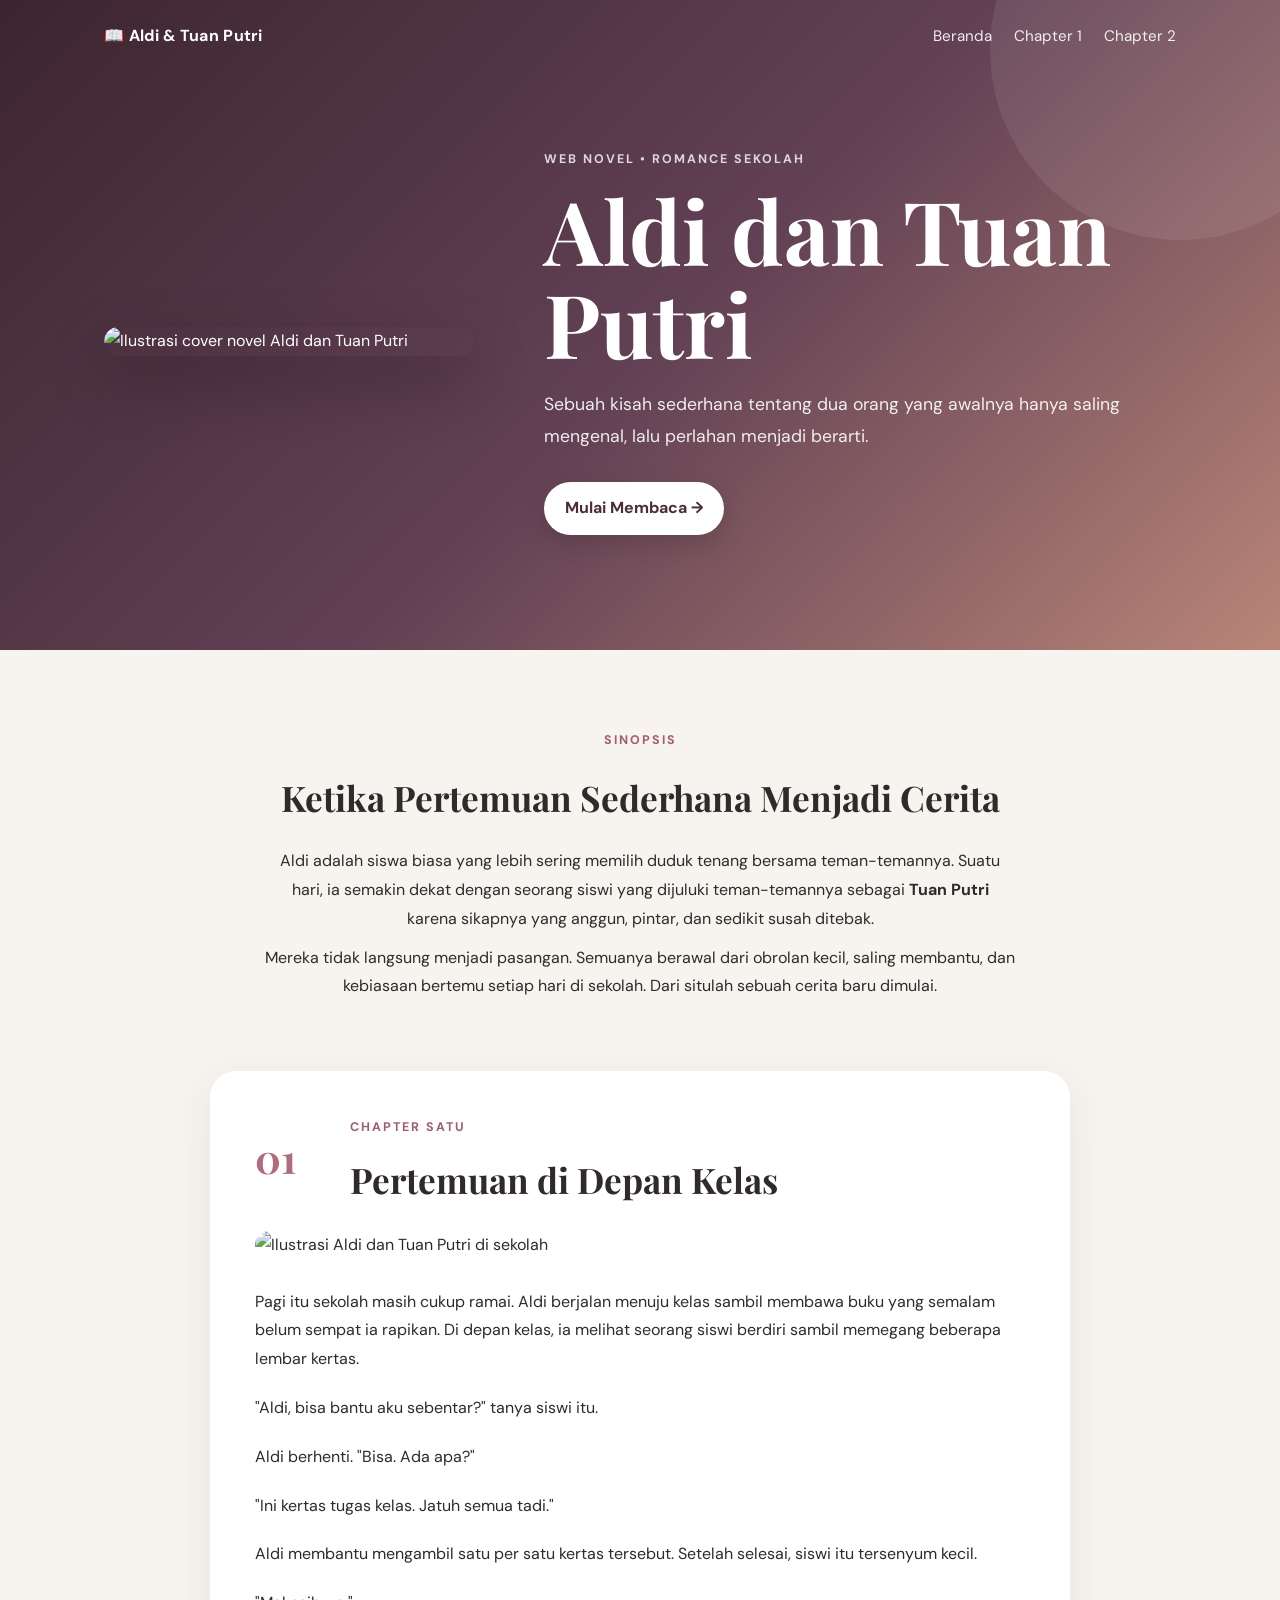
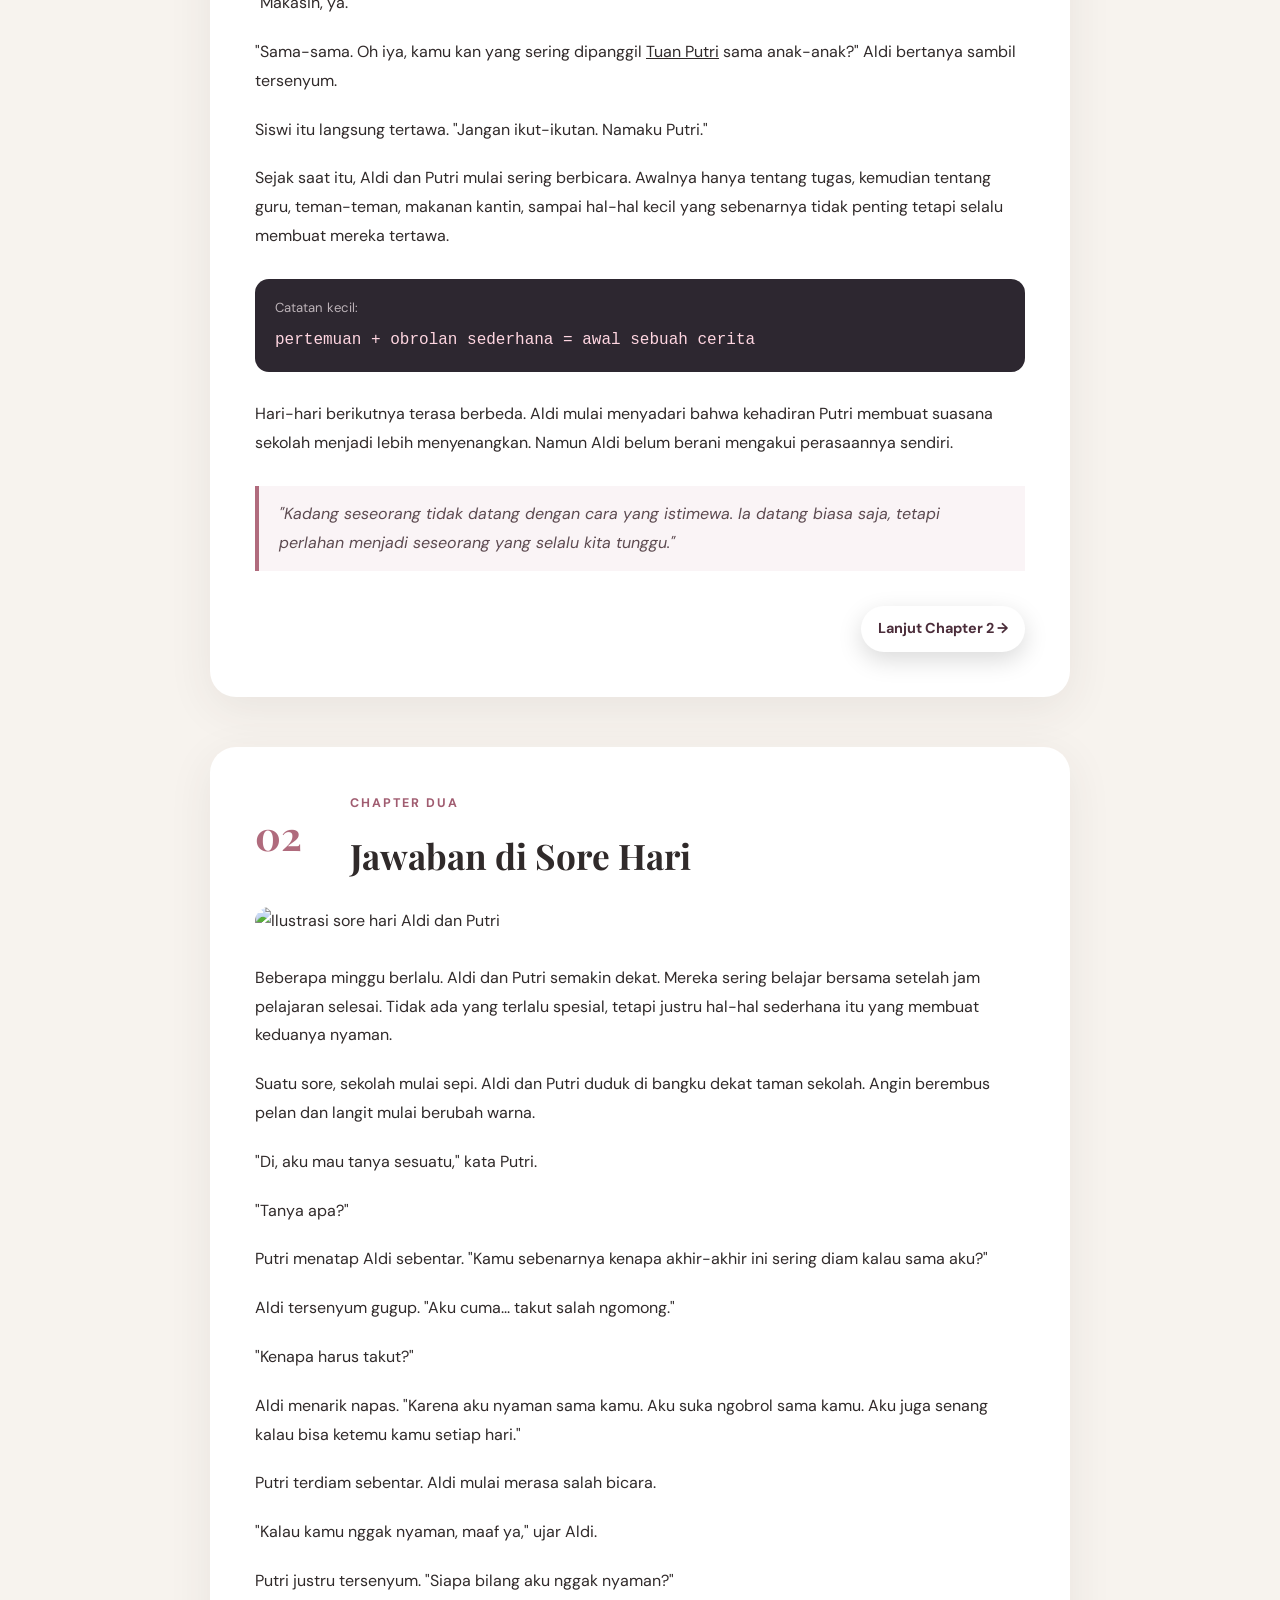
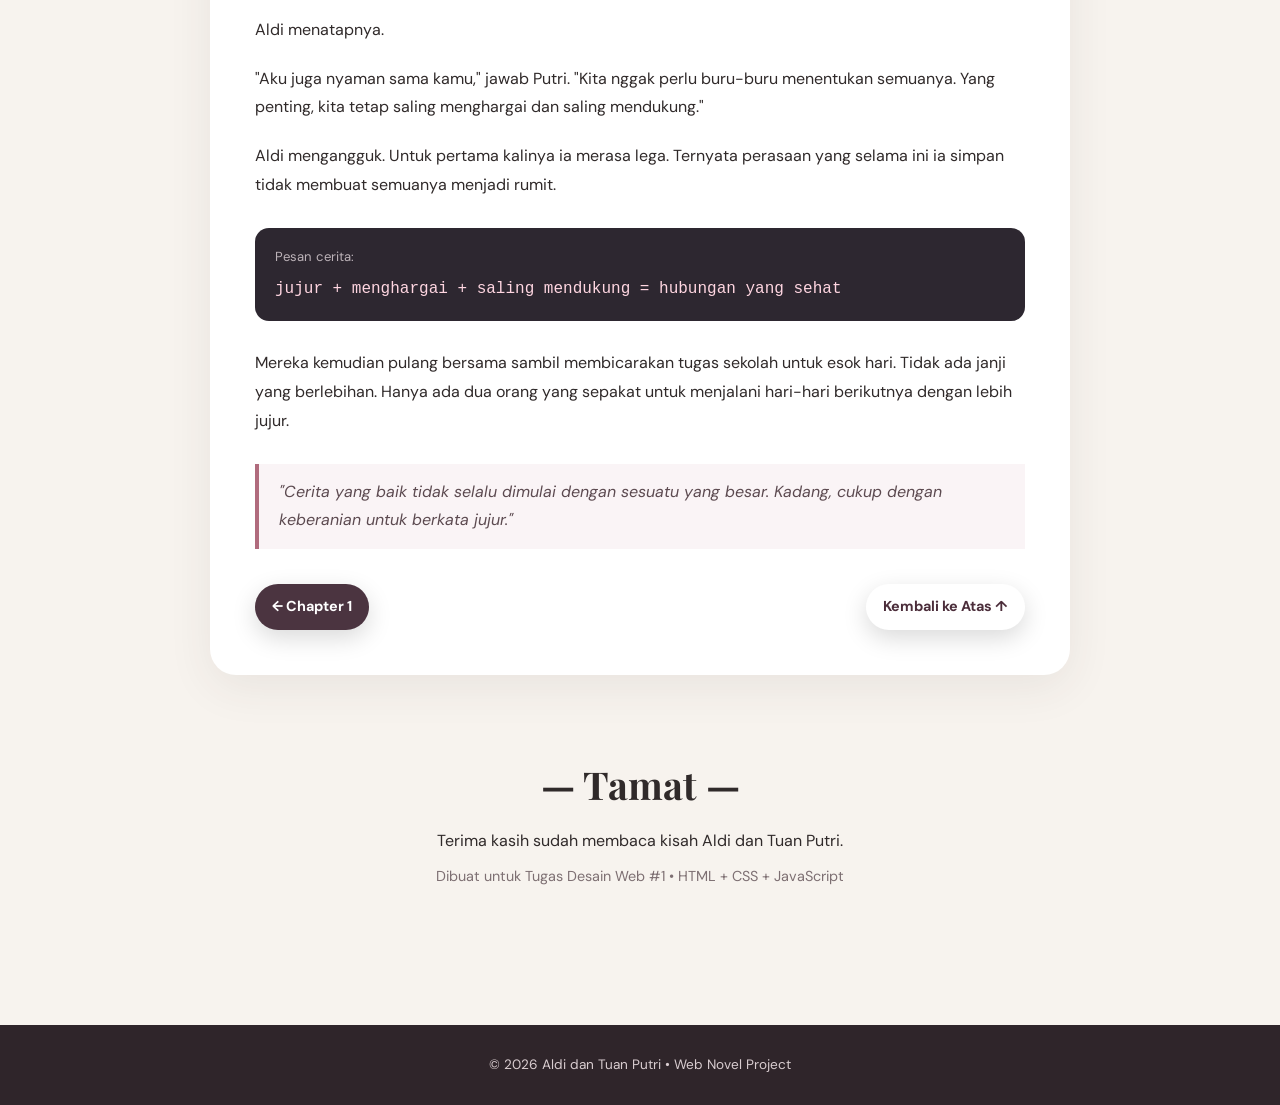
==== commit bbf80e69: "Add files via upload" ====
--- a/index.html
+++ b/index.html
@@ -1,216 +1,235 @@
-<!DOCTYPE html> <html lang="id"> <head> <meta charset="UTF-8"> <meta name="viewport" content="width=device-width, initial-scale=1.0">
-<title>THE LAST SIGNAL — Chapter 1</title>
-
-<link rel="stylesheet" href="style.css">
-
-</head> <body>
-<!-- Progress membaca -->
-<div id="reading-progress"></div>
-
-<header class="hero">
-    <nav class="navbar">
-        <div class="logo">THE LAST SIGNAL</div>
-
-        <div class="nav-links">
-            <a href="index.html">Chapter 1</a>
-            <a href="chapter2.html">Chapter 2</a>
-            <button id="themeButton">☀️</button>
-        </div>
-    </nav>
-
-    <div class="hero-content">
-        <p class="category">SCI-FI • MYSTERY</p>
-
-        <h1>THE LAST SIGNAL</h1>
-
-        <p class="tagline">
-            "Beberapa pesan seharusnya tidak pernah ditemukan."
-        </p>
-    </div>
-</header>
-
-
-<main class="container">
-
-    <article class="novel-card">
-
-        <img
-            src="images/cover.jpg"
-            alt="Gambar kota futuristik pada malam hari"
-            class="cover-image"
-        >
-
-        <div class="chapter-info">
-            <span>CHAPTER 01</span>
-            <span>•</span>
-            <span>THE SIGNAL</span>
-        </div>
-
-        <h3>Chapter 1 — Sinyal dari Langit</h3>
-
-        <p>
-            Malam itu, kota Arclight tidak pernah benar-benar gelap.
-            Ribuan lampu neon memenuhi gedung-gedung tinggi,
-            sementara kendaraan tanpa pengemudi melayang di antara
-            gedung pencakar langit.
-        </p>
-
-        <p>
-            Namun, <b>Raka</b> tidak memperhatikan semua itu.
-            Perhatiannya tertuju pada layar komputer tua di depannya.
-        </p>
-
-        <p>
-            Sebagai seorang teknisi jaringan berusia dua puluh tahun,
-            Raka sudah terbiasa melihat data-data aneh.
-            Tetapi malam ini berbeda.
-        </p>
-
-        <div class="code-box">
-            <code>
-                SIGNAL_RECEIVED: 03:17:42<br>
-                SOURCE: UNKNOWN<br>
-                FREQUENCY: 847.32 MHz<br>
-                MESSAGE: "WE ARE STILL HERE"
-            </code>
-        </div>
-
-        <p>
-            Raka terdiam.
-        </p>
-
-        <p>
-            Pesan itu muncul tepat pukul 03:17.
-            Tidak berasal dari satelit mana pun yang dikenal.
-            Bahkan koordinat pengirimnya menunjukkan sesuatu
-            yang mustahil.
-        </p>
-
-        <p>
-            Sumber sinyal tersebut berasal dari
-            <u>luar atmosfer Bumi</u>.
-        </p>
-
-        <p>
-            "Ini tidak mungkin..."
-            gumam Raka.
-        </p>
-
-        <p>
-            Ia memperbesar data tersebut.
-            Di antara ribuan angka dan simbol,
-            ia menemukan sebuah koordinat.
-        </p>
-
-        <div class="quote">
-            47° 12' 08" N<br>
-            122° 19' 45" W
-        </div>
-
-        <p>
-            Raka memasukkan koordinat tersebut ke dalam sistem.
-            Sebuah titik merah muncul di peta.
-        </p>
-
-        <p>
-            Lokasinya berada di sebuah tempat yang sudah
-            ditinggalkan manusia selama lebih dari lima puluh tahun:
-            <b>Stasiun Aurora-7.</b>
-        </p>
-
-        <p>
-            Raka pernah membaca tentang tempat itu.
-            Aurora-7 adalah stasiun penelitian yang hilang
-            secara misterius pada tahun 2071.
-        </p>
-
-        <p>
-            Tidak ada satu pun anggota kru yang ditemukan.
-        </p>
-
-        <p>
-            Ia seharusnya menutup komputer itu.
-            Ia seharusnya melupakan semuanya.
-        </p>
-
-        <p>
-            Tetapi rasa ingin tahunya lebih kuat.
-        </p>
-
-        <p>
-            Raka menekan tombol <b>CONNECT</b>.
-        </p>
-
-        <div class="code-box warning">
-            <code>
-                CONNECTING...<br>
-                ACCESS GRANTED<br>
-                USER: RAKA<br>
-                WARNING: YOU SHOULD NOT BE HERE
-            </code>
-        </div>
-
-        <p>
-            Wajah Raka berubah pucat.
-        </p>
-
-        <p>
-            "Bagaimana mereka tahu namaku?"
-        </p>
-
-        <p>
-            Sebelum ia sempat berpikir lebih jauh,
-            layar komputernya berubah menjadi hitam.
-        </p>
-
-        <p>
-            Kemudian muncul satu kalimat.
-        </p>
-
-        <div class="big-message">
-            <span>DON'T LOOK BEHIND YOU.</span>
-        </div>
-
-        <p>
-            Raka membeku.
-        </p>
-
-        <p>
-            Perlahan, suara langkah kaki terdengar
-            dari belakangnya.
-        </p>
-
-        <p class="ending">
-            <i>Dan untuk pertama kalinya malam itu,
-            Raka menyadari bahwa sinyal tersebut
-            mungkin bukan berasal dari luar angkasa.</i>
-        </p>
-
-        <div class="chapter-navigation">
-            <span></span>
-
-            <a href="chapter2.html" class="next-button">
-                Chapter 2 →
-            </a>
-        </div>
-
-    </article>
-
-</main>
-
-
-<footer>
-    <p>© 2026 The Last Signal</p>
-
-    <p>
-        Dibuat untuk tugas Web Novel HTML
-    </p>
-
-    <a href="https://github.com/" target="_blank">
-        GitHub
-    </a>
-</footer>
-
-<script src="script.js"></script>
-
-</body> </html>+<!DOCTYPE html>
+<html lang="id">
+<head>
+  <meta charset="UTF-8">
+  <meta name="viewport" content="width=device-width, initial-scale=1.0">
+  <meta name="description" content="Web Novel Aldi dan Tuan Putri - kisah sederhana tentang pertemuan, persahabatan, dan keberanian mengungkapkan perasaan.">
+  <title>Aldi dan Tuan Putri | Web Novel</title>
+  <link rel="stylesheet" href="style.css">
+</head>
+<body>
+
+  <header class="hero">
+    <nav class="navbar">
+      <div class="logo">📖 Aldi &amp; Tuan Putri</div>
+      <div class="nav-links">
+        <a href="#beranda">Beranda</a>
+        <a href="#chapter1">Chapter 1</a>
+        <a href="#chapter2">Chapter 2</a>
+      </div>
+    </nav>
+
+    <div class="hero-content" id="beranda">
+      <img src="images/cover.svg" alt="Ilustrasi cover novel Aldi dan Tuan Putri" class="cover-image">
+      <div class="hero-text">
+        <p class="label">WEB NOVEL • ROMANCE SEKOLAH</p>
+        <h1>Aldi dan Tuan Putri</h1>
+        <p class="subtitle">Sebuah kisah sederhana tentang dua orang yang awalnya hanya saling mengenal, lalu perlahan menjadi berarti.</p>
+        <a class="button" href="#chapter1">Mulai Membaca →</a>
+      </div>
+    </div>
+  </header>
+
+  <main class="container">
+
+    <section class="intro">
+      <span class="chapter-tag">SINOPSIS</span>
+      <h2>Ketika Pertemuan Sederhana Menjadi Cerita</h2>
+      <p>
+        Aldi adalah siswa biasa yang lebih sering memilih duduk tenang bersama teman-temannya.
+        Suatu hari, ia semakin dekat dengan seorang siswi yang dijuluki teman-temannya sebagai
+        <b>Tuan Putri</b> karena sikapnya yang anggun, pintar, dan sedikit susah ditebak.
+      </p>
+      <p>
+        Mereka tidak langsung menjadi pasangan. Semuanya berawal dari obrolan kecil,
+        saling membantu, dan kebiasaan bertemu setiap hari di sekolah. Dari situlah sebuah
+        cerita baru dimulai.
+      </p>
+    </section>
+
+    <section class="chapter" id="chapter1">
+      <div class="chapter-header">
+        <span class="chapter-number">01</span>
+        <div>
+          <p class="chapter-kicker">CHAPTER SATU</p>
+          <h3>Pertemuan di Depan Kelas</h3>
+        </div>
+      </div>
+
+      <img src="images/cover.svg" alt="Ilustrasi Aldi dan Tuan Putri di sekolah" class="chapter-image">
+
+      <p>
+        Pagi itu sekolah masih cukup ramai. Aldi berjalan menuju kelas sambil membawa buku
+        yang semalam belum sempat ia rapikan. Di depan kelas, ia melihat seorang siswi berdiri
+        sambil memegang beberapa lembar kertas.
+      </p>
+
+      <p>
+        "Aldi, bisa bantu aku sebentar?" tanya siswi itu.
+      </p>
+
+      <p>
+        Aldi berhenti. "Bisa. Ada apa?"
+      </p>
+
+      <p>
+        "Ini kertas tugas kelas. Jatuh semua tadi."
+      </p>
+
+      <p>
+        Aldi membantu mengambil satu per satu kertas tersebut. Setelah selesai, siswi itu
+        tersenyum kecil.
+      </p>
+
+      <p>
+        "Makasih, ya."
+      </p>
+
+      <p>
+        "Sama-sama. Oh iya, kamu kan yang sering dipanggil <u>Tuan Putri</u> sama anak-anak?"
+        Aldi bertanya sambil tersenyum.
+      </p>
+
+      <p>
+        Siswi itu langsung tertawa. "Jangan ikut-ikutan. Namaku Putri."
+      </p>
+
+      <p>
+        Sejak saat itu, Aldi dan Putri mulai sering berbicara. Awalnya hanya tentang tugas,
+        kemudian tentang guru, teman-teman, makanan kantin, sampai hal-hal kecil yang sebenarnya
+        tidak penting tetapi selalu membuat mereka tertawa.
+      </p>
+
+      <div class="code-note">
+        <span>Catatan kecil:</span>
+        <code>pertemuan + obrolan sederhana = awal sebuah cerita</code>
+      </div>
+
+      <p>
+        Hari-hari berikutnya terasa berbeda. Aldi mulai menyadari bahwa kehadiran Putri
+        membuat suasana sekolah menjadi lebih menyenangkan. Namun Aldi belum berani mengakui
+        perasaannya sendiri.
+      </p>
+
+      <div class="quote">
+        "Kadang seseorang tidak datang dengan cara yang istimewa. Ia datang biasa saja,
+        tetapi perlahan menjadi seseorang yang selalu kita tunggu."
+      </div>
+
+      <div class="chapter-nav">
+        <span></span>
+        <a href="#chapter2" class="button small">Lanjut Chapter 2 →</a>
+      </div>
+    </section>
+
+    <section class="chapter" id="chapter2">
+      <div class="chapter-header">
+        <span class="chapter-number">02</span>
+        <div>
+          <p class="chapter-kicker">CHAPTER DUA</p>
+          <h3>Jawaban di Sore Hari</h3>
+        </div>
+      </div>
+
+      <img src="images/cover.svg" alt="Ilustrasi sore hari Aldi dan Putri" class="chapter-image">
+
+      <p>
+        Beberapa minggu berlalu. Aldi dan Putri semakin dekat. Mereka sering belajar bersama
+        setelah jam pelajaran selesai. Tidak ada yang terlalu spesial, tetapi justru hal-hal
+        sederhana itu yang membuat keduanya nyaman.
+      </p>
+
+      <p>
+        Suatu sore, sekolah mulai sepi. Aldi dan Putri duduk di bangku dekat taman sekolah.
+        Angin berembus pelan dan langit mulai berubah warna.
+      </p>
+
+      <p>
+        "Di, aku mau tanya sesuatu," kata Putri.
+      </p>
+
+      <p>
+        "Tanya apa?"
+      </p>
+
+      <p>
+        Putri menatap Aldi sebentar. "Kamu sebenarnya kenapa akhir-akhir ini sering diam kalau
+        sama aku?"
+      </p>
+
+      <p>
+        Aldi tersenyum gugup. "Aku cuma... takut salah ngomong."
+      </p>
+
+      <p>
+        "Kenapa harus takut?"
+      </p>
+
+      <p>
+        Aldi menarik napas. "Karena aku nyaman sama kamu. Aku suka ngobrol sama kamu.
+        Aku juga senang kalau bisa ketemu kamu setiap hari."
+      </p>
+
+      <p>
+        Putri terdiam sebentar. Aldi mulai merasa salah bicara.
+      </p>
+
+      <p>
+        "Kalau kamu nggak nyaman, maaf ya," ujar Aldi.
+      </p>
+
+      <p>
+        Putri justru tersenyum. "Siapa bilang aku nggak nyaman?"
+      </p>
+
+      <p>
+        Aldi menatapnya.
+      </p>
+
+      <p>
+        "Aku juga nyaman sama kamu," jawab Putri. "Kita nggak perlu buru-buru menentukan
+        semuanya. Yang penting, kita tetap saling menghargai dan saling mendukung."
+      </p>
+
+      <p>
+        Aldi mengangguk. Untuk pertama kalinya ia merasa lega. Ternyata perasaan yang selama
+        ini ia simpan tidak membuat semuanya menjadi rumit.
+      </p>
+
+      <div class="code-note">
+        <span>Pesan cerita:</span>
+        <code>jujur + menghargai + saling mendukung = hubungan yang sehat</code>
+      </div>
+
+      <p>
+        Mereka kemudian pulang bersama sambil membicarakan tugas sekolah untuk esok hari.
+        Tidak ada janji yang berlebihan. Hanya ada dua orang yang sepakat untuk menjalani
+        hari-hari berikutnya dengan lebih jujur.
+      </p>
+
+      <div class="quote">
+        "Cerita yang baik tidak selalu dimulai dengan sesuatu yang besar.
+        Kadang, cukup dengan keberanian untuk berkata jujur."
+      </div>
+
+      <div class="chapter-nav">
+        <a href="#chapter1" class="button secondary small">← Chapter 1</a>
+        <a href="#beranda" class="button small">Kembali ke Atas ↑</a>
+      </div>
+    </section>
+
+    <section class="closing">
+      <h2>— Tamat —</h2>
+      <p>Terima kasih sudah membaca kisah Aldi dan Tuan Putri.</p>
+      <p class="footer-note">Dibuat untuk Tugas Desain Web #1 • HTML + CSS + JavaScript</p>
+    </section>
+
+  </main>
+
+  <footer>
+    <p>© 2026 Aldi dan Tuan Putri • Web Novel Project</p>
+  </footer>
+
+  <script src="script.js"></script>
+</body>
+</html>
--- a/style.css
+++ b/style.css
@@ -1,555 +1,357 @@
-@import url('https://fonts.googleapis.com/css2?family=Inter:wght@400;500;600;700&family=Space+Mono:wght@400;700&display=swap');
-
-{
-margin: 0;
-padding: 0;
-box-sizing: border-box;
-}
-
-html {
-scroll-behavior: smooth;
-}
-
-body {
-font-family: 'Inter', sans-serif;
-background:
-radial-gradient(circle at top, #172554 0%, #080b16 40%, #03040a 100%);
-color: #e5e7eb;
-min-height: 100vh;
-line-height: 1.8;
-transition: background 0.4s ease, color 0.4s ease;
-}
-
-/* Reading progress */
-
-#reading-progress {
-position: fixed;
-top: 0;
-left: 0;
-width: 0%;
-height: 4px;
-background: linear-gradient(
-90deg,
-#22d3ee,
-#6366f1,
-#a855f7
-);
-z-index: 9999;
-}
-
-/* Navbar */
-
-.navbar {
-width: 90%;
-max-width: 1100px;
-margin: auto;
-
-display: flex;
-justify-content: space-between;
-align-items: center;
-
-padding: 25px 0;
-
-
-}
-
-.logo {
-font-family: 'Space Mono', monospace;
-font-weight: bold;
-color: #67e8f9;
-letter-spacing: 2px;
-}
-
-.nav-links {
-display: flex;
-align-items: center;
-gap: 15px;
-}
-
-.nav-links a {
-color: #cbd5e1;
-text-decoration: none;
-font-size: 14px;
-
-padding: 8px 14px;
-border-radius: 8px;
-
-transition: 0.3s;
-
-
-}
-
-.nav-links a:hover {
-color: #67e8f9;
-background: rgba(103, 232, 249, 0.08);
-}
-
-#themeButton {
-border: none;
-background: rgba(255,255,255,0.08);
-color: white;
-
-width: 38px;
-height: 38px;
-
-border-radius: 50%;
-cursor: pointer;
-
-transition: 0.3s;
-
-
-}
-
-#themeButton:hover {
-transform: rotate(20deg) scale(1.1);
-}
-
-/* Hero */
-
-.hero {
-min-height: 70vh;
-
-display: flex;
-flex-direction: column;
-
-
-}
-
-.hero-content {
-flex: 1;
-
-width: 90%;
-max-width: 900px;
-
-margin: auto;
-
-display: flex;
-flex-direction: column;
-justify-content: center;
-align-items: center;
-
-text-align: center;
-
-
-}
-
-.category {
-font-family: 'Space Mono', monospace;
-color: #22d3ee;
-font-size: 13px;
-letter-spacing: 4px;
-margin-bottom: 15px;
-}
-
-.hero h1 {
-font-size: clamp(45px, 9vw, 100px);
-line-height: 1;
-
-background: linear-gradient(
-    90deg,
-    #67e8f9,
-    #818cf8,
-    #c084fc
-);
-
--webkit-background-clip: text;
-background-clip: text;
-color: transparent;
-
-letter-spacing: -3px;
-
-
-}
-
-.tagline {
-margin-top: 25px;
-color: #94a3b8;
-font-style: italic;
-}
-
-/* Main container */
-
-.container {
-width: 90%;
-max-width: 850px;
-margin: 0 auto 100px;
-}
-
-.novel-card {
-background: rgba(15, 23, 42, 0.85);
-
-border: 1px solid rgba(148, 163, 184, 0.15);
-
-border-radius: 20px;
-
-padding: clamp(25px, 5vw, 60px);
-
-box-shadow:
-    0 30px 80px rgba(0,0,0,0.4);
-
-backdrop-filter: blur(10px);
-
-animation: appear 0.8s ease;
-
-
-}
-
-@keyframes appear {
-from {
-opacity: 0;
-transform: translateY(30px);
-}
-
-to {
-    opacity: 1;
-    transform: translateY(0);
-}
-
-
-}
-
-/* Image */
-
-.cover-image {
-display: block;
-
-width: 100%;
-max-height: 400px;
-
-object-fit: cover;
-
-border-radius: 14px;
-
-margin-bottom: 35px;
-
-filter: brightness(0.8);
-
-transition: 0.4s;
-
-
-}
-
-.cover-image:hover {
-filter: brightness(1);
-transform: scale(1.01);
-}
-
-/* Chapter */
-
-.chapter-info {
-display: flex;
-gap: 10px;
-
-color: #67e8f9;
-
-font-family: 'Space Mono', monospace;
-font-size: 12px;
-
-letter-spacing: 2px;
-
-margin-bottom: 15px;
-
-
-}
-
-.novel-card h3 {
-font-size: clamp(25px, 5vw, 40px);
-
-line-height: 1.3;
-
-color: #f8fafc;
-
-margin-bottom: 35px;
-
-
-}
-
-.novel-card p {
-margin-bottom: 25px;
-color: #cbd5e1;
-}
-
-.novel-card b {
-color: #67e8f9;
-}
-
-.novel-card u {
-color: #f0abfc;
-text-decoration-color: #c084fc;
-}
-
-/* Code */
-
-.code-box {
-background: #020617;
-
-border-left: 4px solid #22d3ee;
-
-padding: 20px;
-
-margin: 30px 0;
-
-border-radius: 8px;
-
-overflow-x: auto;
-
-box-shadow:
-    inset 0 0 30px rgba(34,211,238,0.05);
-
-
-}
-
-.code-box code {
-font-family: 'Space Mono', monospace;
-
-color: #67e8f9;
-
-font-size: 13px;
-
-line-height: 1.8;
-
-
-}
-
-.warning {
-border-left-color: #f43f5e;
-}
-
-.warning code {
-color: #fb7185;
-}
-
-/* Quote */
-
-.quote {
-border-left: 3px solid #a855f7;
-
-padding: 20px 25px;
-
-margin: 30px 0;
-
-background: rgba(168, 85, 247, 0.06);
-
-color: #ddd6fe;
-
-font-family: 'Space Mono', monospace;
-
-
-}
-
-/* Big message */
-
-.big-message {
-text-align: center;
-
-margin: 45px 0;
-
-padding: 35px 15px;
-
-border: 1px solid rgba(34,211,238,0.2);
-
-background: rgba(34,211,238,0.04);
-
-border-radius: 12px;
-
-overflow: hidden;
-
-
-}
-
-.big-message span {
-font-family: 'Space Mono', monospace;
-
-color: #67e8f9;
-
-font-size: clamp(18px, 4vw, 30px);
-
-letter-spacing: 3px;
-
-animation: glow 2s infinite alternate;
-
-
-}
-
-@keyframes glow {
-from {
-text-shadow: 0 0 5px #22d3ee;
-}
-
-to {
-    text-shadow:
-        0 0 10px #22d3ee,
-        0 0 30px #22d3ee;
-}
-
-
-}
-
-.ending {
-color: #94a3b8 !important;
-border-top: 1px solid #1e293b;
-padding-top: 30px;
-}
-
-/* Navigation */
-
-.chapter-navigation {
-display: flex;
-
-justify-content: space-between;
-gap: 15px;
-
-margin-top: 50px;
-
-padding-top: 30px;
-
-border-top: 1px solid #1e293b;
-
-
-}
-
-.next-button {
-display: inline-block;
-
-padding: 12px 20px;
-
-border-radius: 10px;
-
-text-decoration: none;
-
-color: white;
-
-background: linear-gradient(
-    135deg,
-    #0891b2,
-    #4f46e5
-);
-
-font-weight: 600;
-
-transition: 0.3s;
-
-
-}
-
-.next-button:hover {
-transform: translateY(-3px);
-
-box-shadow:
-    0 10px 25px rgba(79,70,229,0.3);
-
-
-}
-
-/* Footer */
-
-footer {
-text-align: center;
-
-padding: 50px 20px;
-
-color: #64748b;
-
-border-top: 1px solid rgba(148,163,184,0.1);
-
-font-size: 13px;
-
-
-}
-
-footer a {
-color: #67e8f9;
-text-decoration: none;
-}
-
-footer a:hover {
-text-decoration: underline;
-}
-
-/* Light mode */
-
-body.light-mode {
-background:
-linear-gradient(
-135deg,
-#e0f2fe,
-#eef2ff
-);
-
-color: #1e293b;
-
-
-}
-
-body.light-mode .novel-card {
-background: rgba(255,255,255,0.9);
-
-border-color: rgba(15,23,42,0.1);
-
-box-shadow:
-    0 20px 60px rgba(15,23,42,0.12);
-
-
-}
-
-body.light-mode .novel-card h3 {
-color: #0f172a;
-}
-
-body.light-mode .novel-card p {
-color: #334155;
-}
-
-body.light-mode .tagline {
-color: #475569;
-}
-
-body.light-mode .nav-links a {
-color: #334155;
-}
-
-body.light-mode .chapter-info {
-color: #0891b2;
-}
-
-body.light-mode .logo {
-color: #0891b2;
-}
-
-/* Responsive */
-
-@media (max-width: 650px) {
-
-.navbar {
-    flex-direction: column;
-    gap: 15px;
-}
-
-.hero {
-    min-height: 60vh;
-}
-
-.hero h1 {
-    letter-spacing: -2px;
-}
-
-.novel-card {
-    padding: 25px 20px;
-    border-radius: 15px;
-}
-
-.chapter-navigation {
-    flex-direction: column;
-}
-
-.next-button {
-    text-align: center;
-}
-
-.nav-links {
-    flex-wrap: wrap;
-    justify-content: center;
-}
-
-
-}+@import url('https://fonts.googleapis.com/css2?family=DM+Sans:wght@400;500;700&family=Playfair+Display:wght@600;700&display=swap');
+
+* {
+  box-sizing: border-box;
+  margin: 0;
+  padding: 0;
+}
+
+html {
+  scroll-behavior: smooth;
+}
+
+body {
+  font-family: 'DM Sans', Arial, sans-serif;
+  background: #f7f3ee;
+  color: #302a2a;
+  line-height: 1.8;
+}
+
+.hero {
+  min-height: 650px;
+  background: linear-gradient(135deg, #3c2530 0%, #624154 52%, #b98578 100%);
+  color: white;
+  position: relative;
+  overflow: hidden;
+}
+
+.hero::before {
+  content: "";
+  position: absolute;
+  width: 380px;
+  height: 380px;
+  border-radius: 50%;
+  background: rgba(255,255,255,.08);
+  top: -140px;
+  right: -90px;
+}
+
+.navbar {
+  max-width: 1120px;
+  margin: auto;
+  padding: 22px 24px;
+  display: flex;
+  justify-content: space-between;
+  align-items: center;
+  position: relative;
+  z-index: 2;
+}
+
+.logo {
+  font-weight: 700;
+  letter-spacing: .3px;
+}
+
+.nav-links {
+  display: flex;
+  gap: 22px;
+}
+
+.nav-links a {
+  color: white;
+  text-decoration: none;
+  font-size: .95rem;
+  opacity: .9;
+  transition: .25s;
+}
+
+.nav-links a:hover {
+  opacity: 1;
+  transform: translateY(-2px);
+}
+
+.hero-content {
+  max-width: 1120px;
+  margin: 45px auto 0;
+  padding: 30px 24px 80px;
+  display: grid;
+  grid-template-columns: 370px 1fr;
+  gap: 70px;
+  align-items: center;
+  position: relative;
+  z-index: 1;
+}
+
+.cover-image {
+  width: 100%;
+  max-width: 370px;
+  border-radius: 24px;
+  box-shadow: 0 24px 60px rgba(0,0,0,.28);
+  display: block;
+}
+
+.label,
+.chapter-kicker,
+.chapter-tag {
+  letter-spacing: 2px;
+  font-size: .78rem;
+  font-weight: 700;
+}
+
+.label {
+  opacity: .8;
+  margin-bottom: 14px;
+}
+
+h1,
+h2,
+h3 {
+  font-family: 'Playfair Display', Georgia, serif;
+}
+
+h1 {
+  font-size: clamp(3rem, 7vw, 5.5rem);
+  line-height: 1.05;
+  margin-bottom: 20px;
+}
+
+.subtitle {
+  max-width: 650px;
+  font-size: 1.1rem;
+  opacity: .9;
+  margin-bottom: 30px;
+}
+
+.button {
+  display: inline-block;
+  padding: 12px 21px;
+  border-radius: 999px;
+  background: white;
+  color: #4b2d3a;
+  text-decoration: none;
+  font-weight: 700;
+  transition: .25s;
+  box-shadow: 0 8px 25px rgba(0,0,0,.15);
+}
+
+.button:hover {
+  transform: translateY(-3px);
+  box-shadow: 0 12px 30px rgba(0,0,0,.2);
+}
+
+.button.secondary {
+  background: #4b3440;
+  color: white;
+}
+
+.button.small {
+  padding: 10px 17px;
+  font-size: .9rem;
+}
+
+.container {
+  max-width: 900px;
+  margin: 0 auto;
+  padding: 75px 20px;
+}
+
+.intro {
+  text-align: center;
+  margin-bottom: 70px;
+}
+
+.intro .chapter-tag {
+  color: #a05c70;
+}
+
+.intro h2 {
+  font-size: 2.2rem;
+  margin: 12px 0 18px;
+}
+
+.intro p {
+  max-width: 750px;
+  margin: 10px auto;
+}
+
+.chapter {
+  background: white;
+  border-radius: 26px;
+  padding: 45px;
+  margin-bottom: 50px;
+  box-shadow: 0 12px 45px rgba(67, 45, 45, .08);
+  scroll-margin-top: 30px;
+}
+
+.chapter-header {
+  display: flex;
+  align-items: center;
+  gap: 20px;
+  margin-bottom: 30px;
+}
+
+.chapter-number {
+  font-family: 'Playfair Display', Georgia, serif;
+  font-size: 2.5rem;
+  font-weight: 700;
+  color: #b06b7d;
+  min-width: 75px;
+}
+
+.chapter-kicker {
+  color: #a05c70;
+}
+
+.chapter h3 {
+  font-size: 2.2rem;
+  line-height: 1.2;
+}
+
+.chapter-image {
+  width: 100%;
+  max-height: 360px;
+  object-fit: cover;
+  border-radius: 18px;
+  margin-bottom: 28px;
+}
+
+.chapter p {
+  margin: 0 0 20px;
+}
+
+.code-note {
+  background: #2d2730;
+  color: #f9eef2;
+  padding: 17px 20px;
+  border-radius: 14px;
+  margin: 28px 0;
+  overflow-x: auto;
+}
+
+.code-note span {
+  display: block;
+  font-size: .82rem;
+  opacity: .7;
+  margin-bottom: 6px;
+}
+
+code {
+  font-family: 'Courier New', monospace;
+  color: #ffd6e1;
+}
+
+.quote {
+  border-left: 4px solid #b06b7d;
+  padding: 14px 20px;
+  margin: 28px 0;
+  background: #faf4f6;
+  font-style: italic;
+  color: #5c4a50;
+}
+
+.chapter-nav {
+  display: flex;
+  justify-content: space-between;
+  gap: 12px;
+  margin-top: 35px;
+}
+
+.closing {
+  text-align: center;
+  padding: 25px 10px 60px;
+}
+
+.closing h2 {
+  font-size: 2.4rem;
+  margin-bottom: 8px;
+}
+
+.footer-note {
+  color: #7d6f72;
+  font-size: .9rem;
+  margin-top: 8px;
+}
+
+footer {
+  text-align: center;
+  padding: 28px 20px;
+  background: #2f252a;
+  color: #d9cdd0;
+  font-size: .85rem;
+}
+
+@media (max-width: 800px) {
+  .hero {
+    min-height: auto;
+  }
+
+  .navbar {
+    flex-direction: column;
+    gap: 15px;
+  }
+
+  .nav-links {
+    gap: 14px;
+    flex-wrap: wrap;
+    justify-content: center;
+  }
+
+  .hero-content {
+    grid-template-columns: 1fr;
+    gap: 35px;
+    margin-top: 10px;
+    text-align: center;
+  }
+
+  .cover-image {
+    margin: auto;
+    max-width: 300px;
+  }
+
+  .subtitle {
+    margin-left: auto;
+    margin-right: auto;
+  }
+
+  .chapter {
+    padding: 28px 22px;
+    border-radius: 20px;
+  }
+}
+
+@media (max-width: 480px) {
+  body {
+    font-size: 15px;
+  }
+
+  .hero-content {
+    padding: 20px 18px 60px;
+  }
+
+  h1 {
+    font-size: 3rem;
+  }
+
+  .intro h2,
+  .chapter h3 {
+    font-size: 1.8rem;
+  }
+
+  .chapter-header {
+    align-items: flex-start;
+    gap: 12px;
+  }
+
+  .chapter-number {
+    font-size: 1.8rem;
+    min-width: 45px;
+  }
+
+  .chapter-nav {
+    flex-direction: column;
+  }
+
+  .chapter-nav .button {
+    text-align: center;
+  }
+}
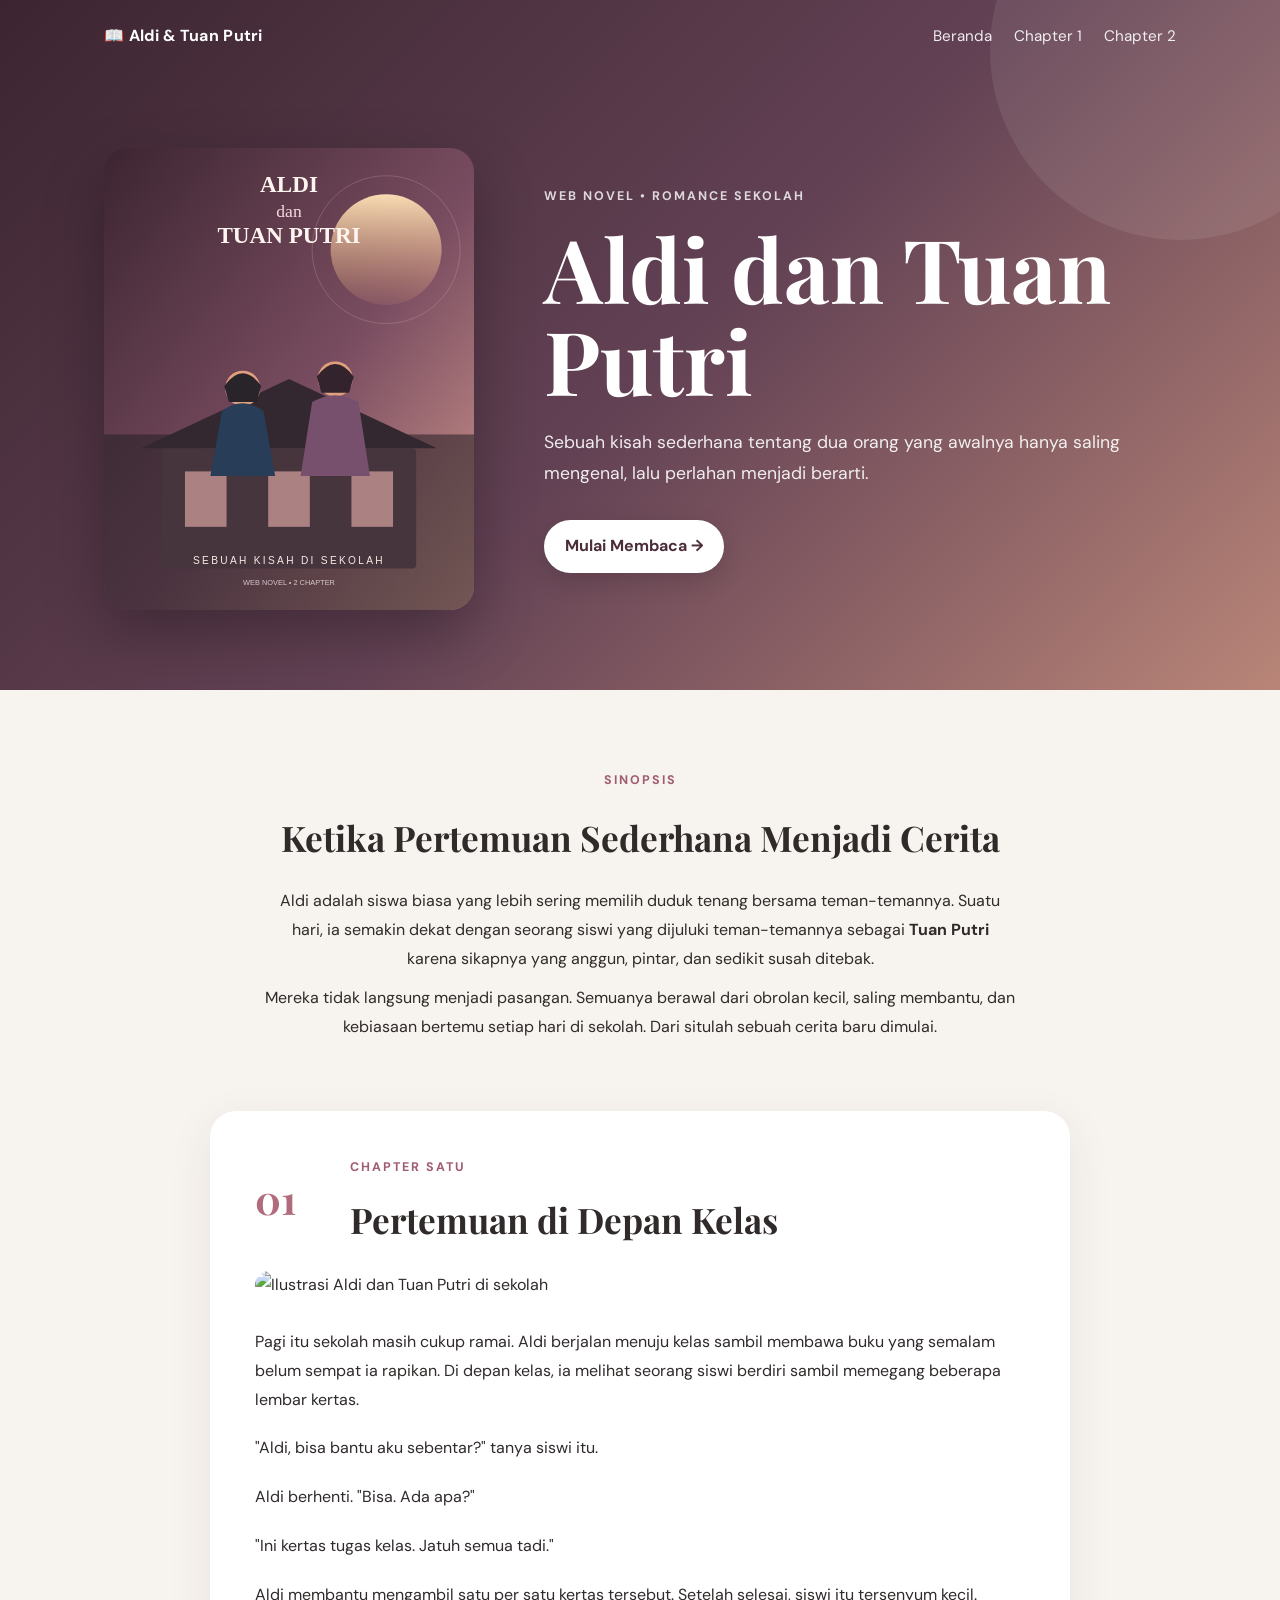
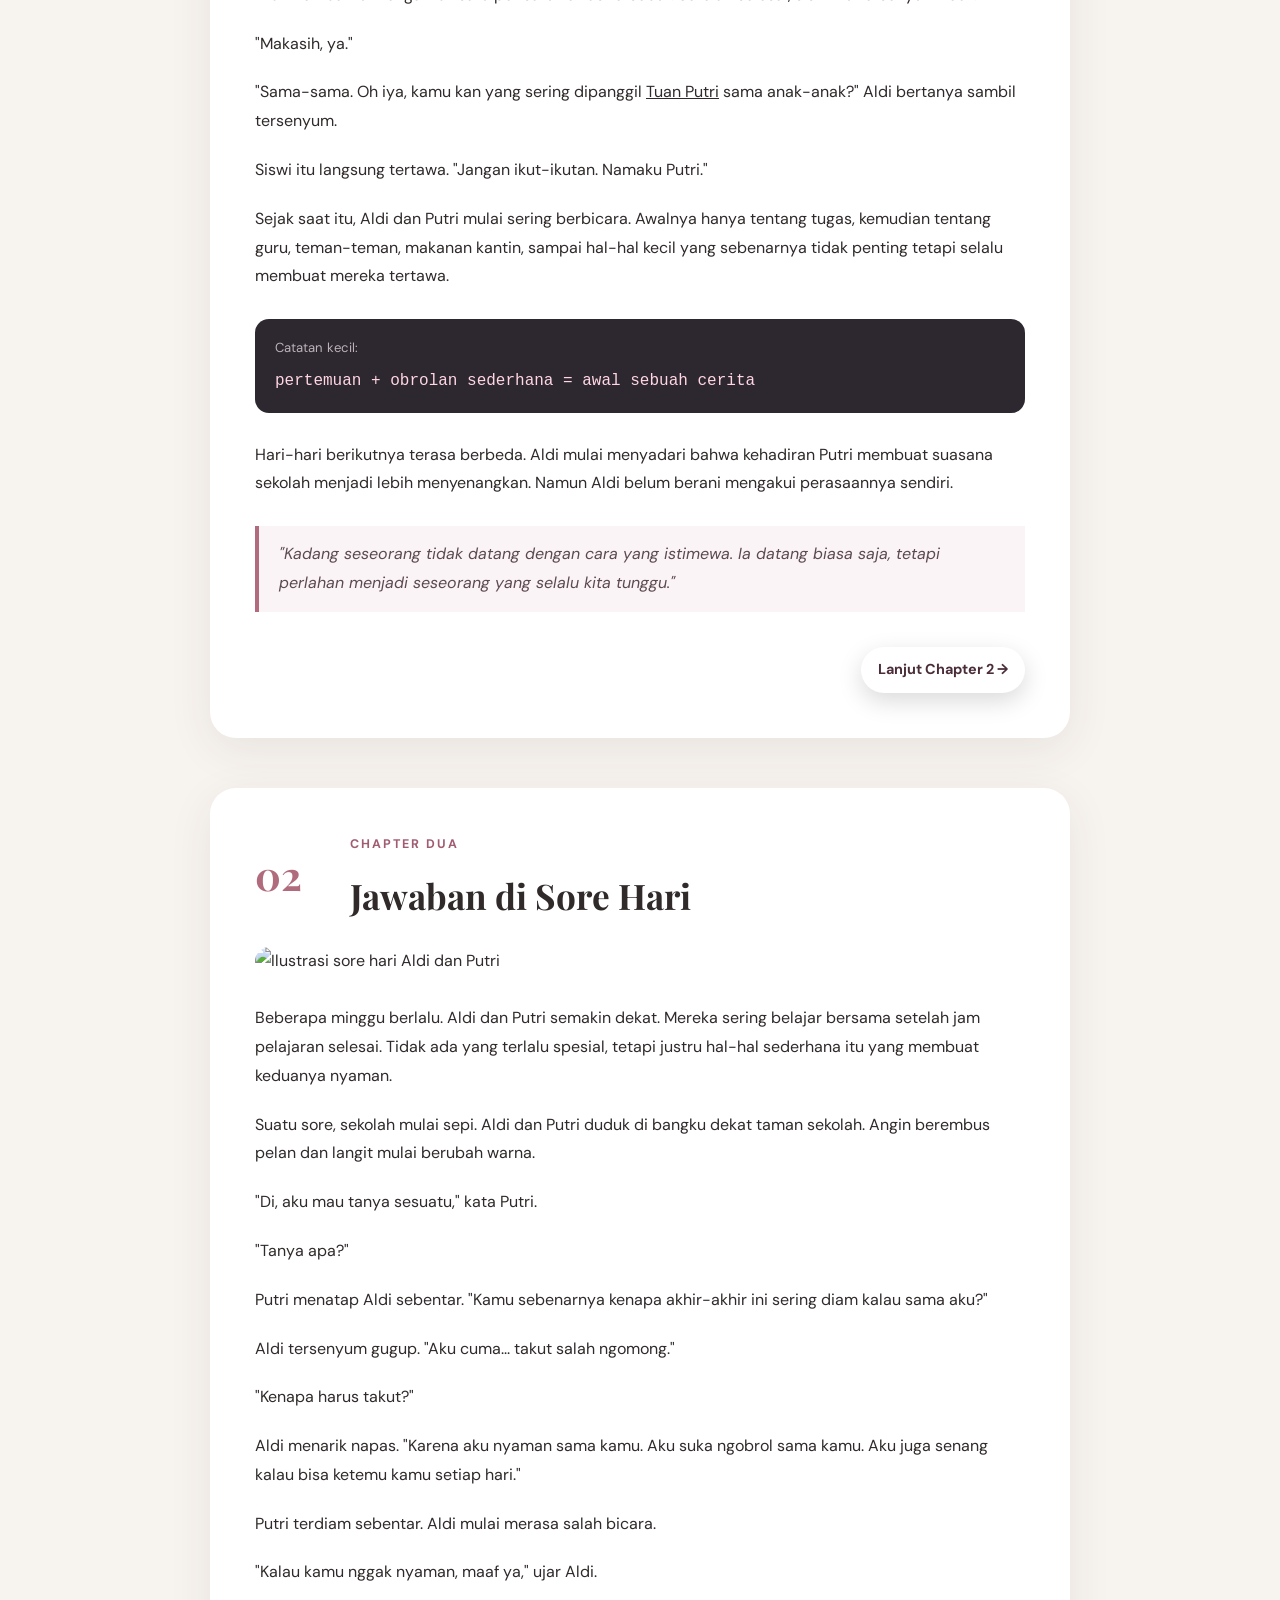
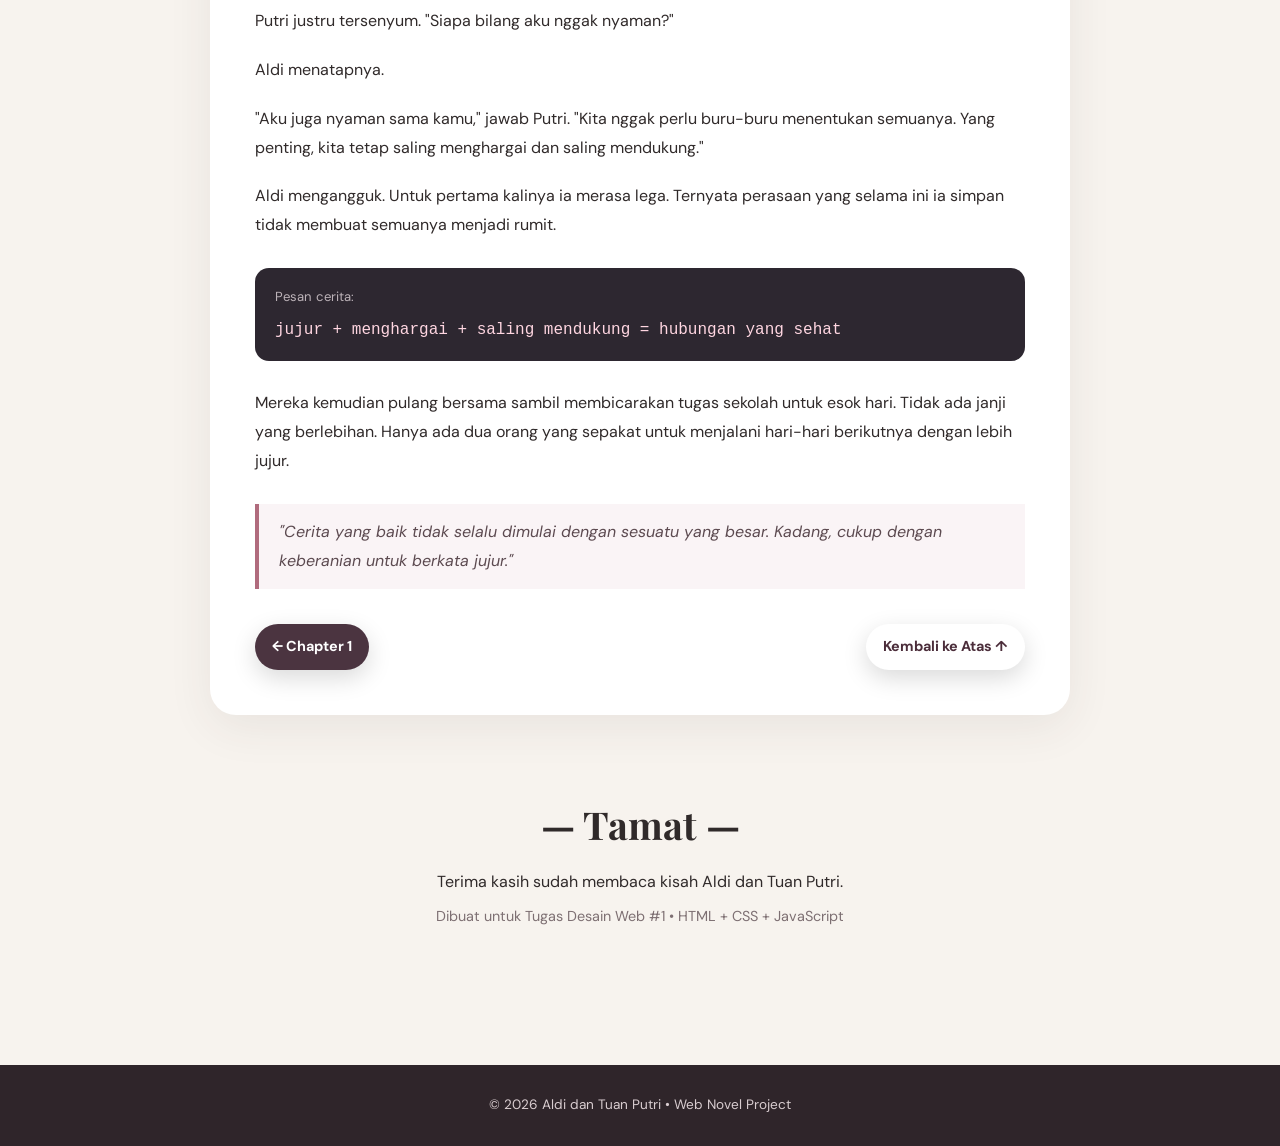
==== commit 7c1273ec: "Replace cover image with SVG format" ====
--- a/index.html
+++ b/index.html
@@ -20,7 +20,7 @@
     </nav>
 
     <div class="hero-content" id="beranda">
-      <img src="images/cover.svg" alt="Ilustrasi cover novel Aldi dan Tuan Putri" class="cover-image">
+      <img src="cover.svg" alt="Ilustrasi cover novel Aldi dan Tuan Putri" class="cover-image">
       <div class="hero-text">
         <p class="label">WEB NOVEL • ROMANCE SEKOLAH</p>
         <h1>Aldi dan Tuan Putri</h1>
